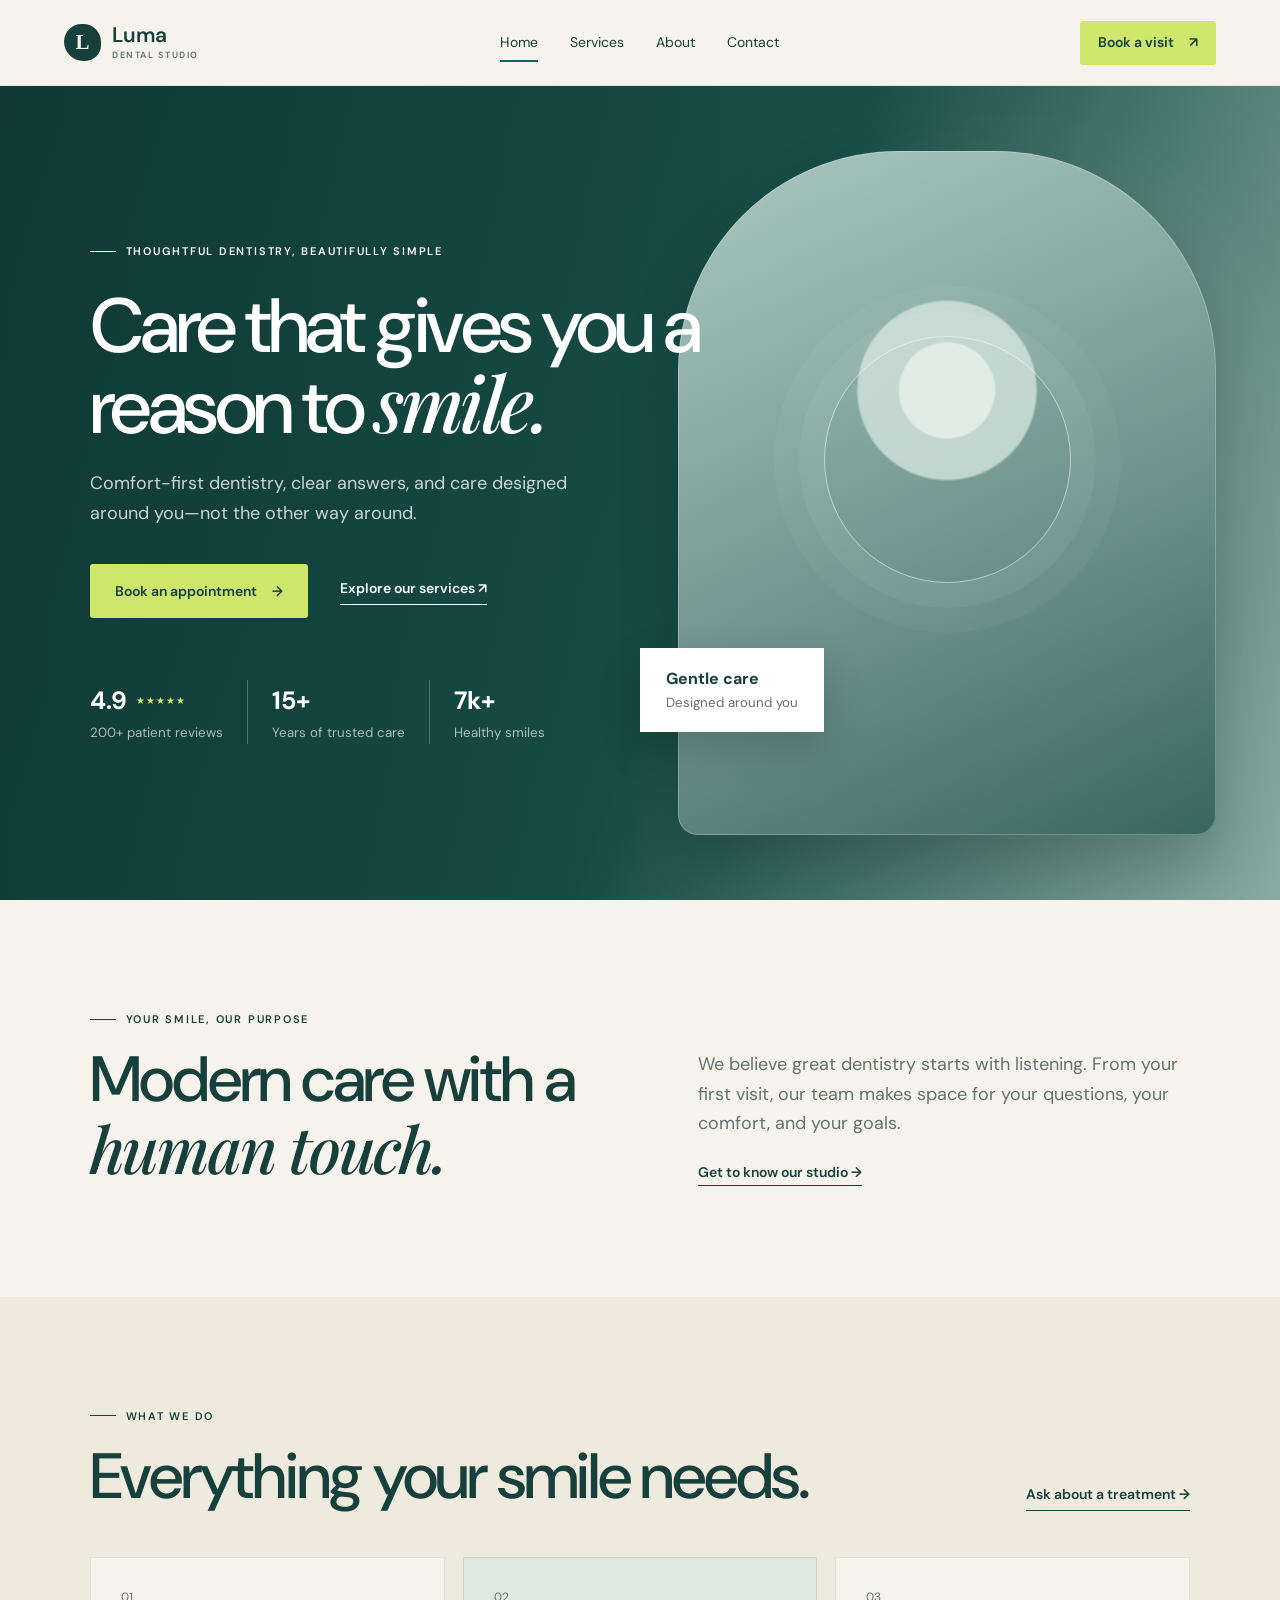
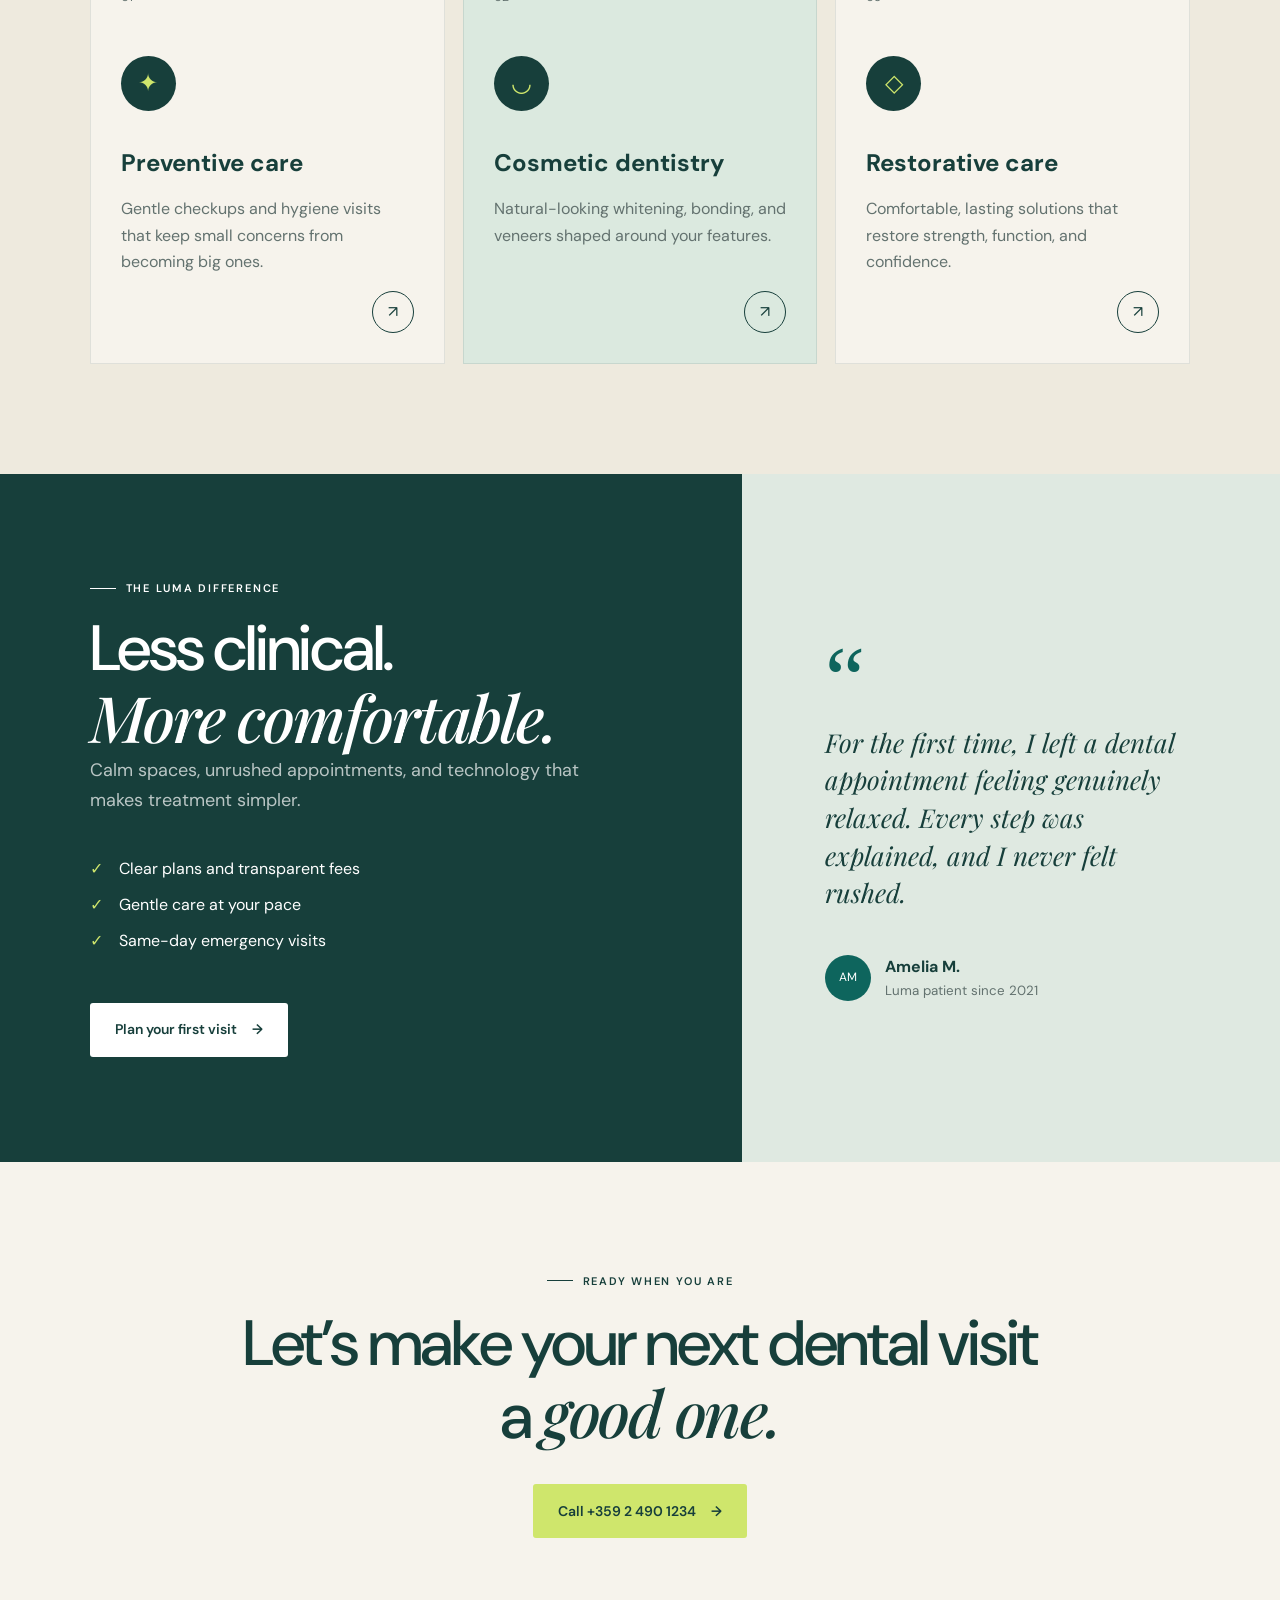
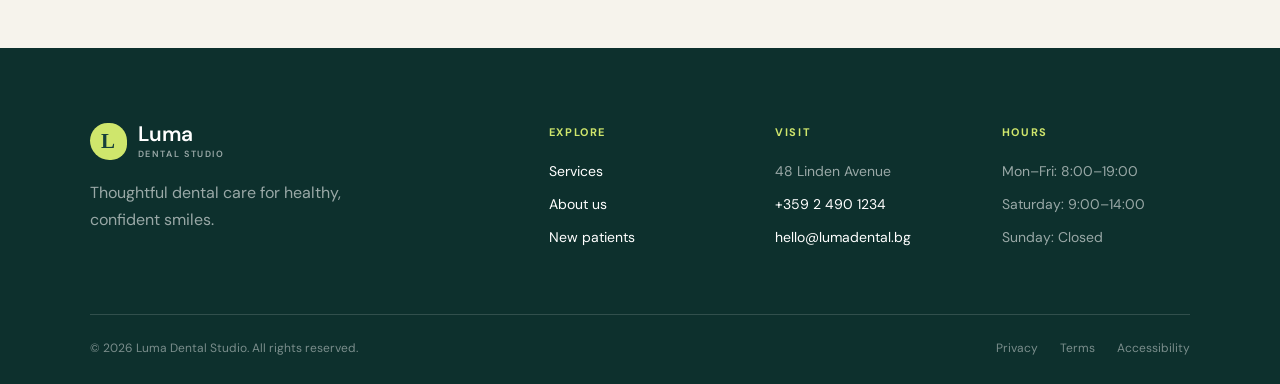
==== Git-and-GitHub-Exercises/Construction-Website/index.html @ 45d569a7 "Consturction website website for a dental practice" ====
<!DOCTYPE html>
<html lang="en">
<head>
    <meta charset="UTF-8">
    <meta name="viewport" content="width=device-width, initial-scale=1.0">
    <meta name="description" content="Luma Dental Studio offers gentle, modern dental care for the whole family.">
    <title>Luma Dental Studio | Care that feels different</title>
    <link rel="stylesheet" href="style.css">
</head>
<body>
    <header class="site-header">
        <a class="brand" href="index.html" aria-label="Luma Dental Studio home"><span class="brand-mark">L</span><span>Luma<small>Dental Studio</small></span></a>
        <nav aria-label="Main navigation">
            <a class="active" href="index.html" aria-current="page">Home</a>
            <a href="#services">Services</a>
            <a href="#about">About</a>
            <a href="#contact">Contact</a>
        </nav>
        <a class="button button-small" href="#contact">Book a visit <span aria-hidden="true">↗</span></a>
    </header>

    <main>
        <section class="hero">
            <div class="hero-visual" role="img" aria-label="A calm, modern dental studio"><span class="visual-ring"></span><span class="visual-card"><strong>Gentle care</strong><small>Designed around you</small></span></div>
            <div class="hero-overlay"></div>
            <div class="hero-content">
                <p class="eyebrow"><span></span> Thoughtful dentistry, beautifully simple</p>
                <h1>Care that gives you a reason to <em>smile.</em></h1>
                <p>Comfort-first dentistry, clear answers, and care designed around you—not the other way around.</p>
                <div class="hero-actions">
                    <a class="button" href="#contact">Book an appointment <span aria-hidden="true">→</span></a>
                    <a class="text-link" href="#services">Explore our services <span aria-hidden="true">↗</span></a>
                </div>
                <div class="trust-row">
                    <div><strong>4.9</strong><span class="stars" aria-label="4.9 out of 5 stars">★★★★★</span><small>200+ patient reviews</small></div>
                    <div><strong>15+</strong><small>Years of trusted care</small></div>
                    <div><strong>7k+</strong><small>Healthy smiles</small></div>
                </div>
            </div>
        </section>

        <section class="intro section" id="about">
            <div>
                <p class="eyebrow"><span></span> Your smile, our purpose</p>
                <h2>Modern care with a <em>human touch.</em></h2>
            </div>
            <div class="intro-copy">
                <p>We believe great dentistry starts with listening. From your first visit, our team makes space for your questions, your comfort, and your goals.</p>
                <a class="text-link dark" href="#contact">Get to know our studio <span aria-hidden="true">→</span></a>
            </div>
        </section>

        <section class="services-preview section" id="services">
            <div class="section-heading">
                <div><p class="eyebrow"><span></span> What we do</p><h2>Everything your smile needs.</h2></div>
                <a class="text-link dark" href="#contact">Ask about a treatment <span aria-hidden="true">→</span></a>
            </div>
            <div class="service-grid">
                <article class="service-card"><span class="service-number">01</span><div class="icon">✦</div><h3>Preventive care</h3><p>Gentle checkups and hygiene visits that keep small concerns from becoming big ones.</p><a href="#contact" aria-label="Ask about preventive care">↗</a></article>
                <article class="service-card featured"><span class="service-number">02</span><div class="icon">◡</div><h3>Cosmetic dentistry</h3><p>Natural-looking whitening, bonding, and veneers shaped around your features.</p><a href="#contact" aria-label="Ask about cosmetic dentistry">↗</a></article>
                <article class="service-card"><span class="service-number">03</span><div class="icon">◇</div><h3>Restorative care</h3><p>Comfortable, lasting solutions that restore strength, function, and confidence.</p><a href="#contact" aria-label="Ask about restorative care">↗</a></article>
            </div>
        </section>

        <section class="promise section">
            <div class="promise-card">
                <p class="eyebrow light"><span></span> The Luma difference</p>
                <h2>Less clinical.<br><em>More comfortable.</em></h2>
                <p>Calm spaces, unrushed appointments, and technology that makes treatment simpler.</p>
                <ul><li><span>✓</span> Clear plans and transparent fees</li><li><span>✓</span> Gentle care at your pace</li><li><span>✓</span> Same-day emergency visits</li></ul>
                <a class="button button-light" href="#contact">Plan your first visit <span>→</span></a>
            </div>
            <div class="quote-card"><span class="quote-mark">“</span><blockquote>For the first time, I left a dental appointment feeling genuinely relaxed. Every step was explained, and I never felt rushed.</blockquote><div class="patient"><span>AM</span><div><strong>Amelia M.</strong><small>Luma patient since 2021</small></div></div></div>
        </section>

        <section class="cta section" id="contact">
            <p class="eyebrow"><span></span> Ready when you are</p>
            <h2>Let’s make your next dental visit a <em>good one.</em></h2>
            <a class="button" href="tel:+35924901234">Call +359 2 490 1234 <span>→</span></a>
        </section>
    </main>

    <footer class="site-footer">
        <div class="footer-main"><a class="brand brand-light" href="index.html"><span class="brand-mark">L</span><span>Luma<small>Dental Studio</small></span></a><p>Thoughtful dental care for healthy, confident smiles.</p><div class="footer-links"><div><strong>Explore</strong><a href="#services">Services</a><a href="#about">About us</a><a href="#contact">New patients</a></div><div><strong>Visit</strong><span>48 Linden Avenue</span><a href="tel:+35924901234">+359 2 490 1234</a><a href="mailto:hello@lumadental.bg">hello@lumadental.bg</a></div><div><strong>Hours</strong><span>Mon–Fri: 8:00–19:00</span><span>Saturday: 9:00–14:00</span><span>Sunday: Closed</span></div></div></div>
        <div class="footer-bottom"><span>© 2026 Luma Dental Studio. All rights reserved.</span><span><a href="#">Privacy</a><a href="#">Terms</a><a href="#">Accessibility</a></span></div>
    </footer>
</body>
</html>
---- Git-and-GitHub-Exercises/Construction-Website/style.css ----
@import url('https://fonts.googleapis.com/css2?family=DM+Sans:wght@400;500;600&family=Playfair+Display:ital,wght@1,500&display=swap');

:root { --ink:#173f3b; --teal:#0e655d; --mint:#dbe9df; --cream:#f6f3ec; --lime:#cfe66c; --white:#fff; --muted:#63726f; }
* { box-sizing:border-box; }
html { scroll-behavior:smooth; }
body { margin:0; color:var(--ink); background:var(--cream); font:16px/1.65 'DM Sans',sans-serif; }
a { color:inherit; text-decoration:none; }
.site-header { height:86px; display:flex; align-items:center; justify-content:space-between; gap:32px; padding:0 5vw; background:rgba(246,243,236,.94); position:sticky; top:0; z-index:20; backdrop-filter:blur(12px); border-bottom:1px solid rgba(23,63,59,.08); }
.brand { display:flex; align-items:center; gap:11px; font-size:21px; font-weight:600; line-height:1; }
.brand small { display:block; margin-top:5px; color:var(--muted); font-size:9px; letter-spacing:.18em; text-transform:uppercase; }
.brand-mark { width:37px; height:37px; display:grid; place-items:center; border-radius:50% 50% 45% 55%; background:var(--ink); color:var(--cream); font-family:Georgia,serif; }
nav { display:flex; gap:32px; font-size:14px; }
nav a { position:relative; }
nav a::after { content:""; position:absolute; left:0; right:100%; bottom:-8px; height:2px; background:var(--teal); transition:.25s; }
nav a:hover::after, nav a.active::after { right:0; }
.button { display:inline-flex; align-items:center; justify-content:center; gap:15px; min-height:54px; padding:0 25px; border-radius:3px; background:var(--lime); color:var(--ink); font-size:14px; font-weight:600; transition:transform .2s, box-shadow .2s; }
.button:hover { transform:translateY(-2px); box-shadow:0 10px 28px rgba(23,63,59,.16); }
.button-small { min-height:44px; padding:0 18px; }
.hero { min-height:calc(100vh - 86px); position:relative; overflow:hidden; display:flex; align-items:center; padding:8vw 7vw; background:linear-gradient(110deg,#123f3a 0%,#174e47 55%,#89aba1 100%); color:white; }
.hero::before { content:""; position:absolute; inset:0; background:radial-gradient(circle at 79% 40%,rgba(255,255,255,.16),transparent 27%), linear-gradient(90deg,rgba(9,39,36,.25),transparent 60%); }
.hero-visual { position:absolute; right:5%; top:8%; width:42%; height:84%; border-radius:220px 220px 20px 20px; background:linear-gradient(145deg,rgba(255,255,255,.28),rgba(255,255,255,.04)), radial-gradient(circle at 50% 35%,#dbe8e1 0 9%,#b5cec5 9.5% 17%,transparent 17.5%), linear-gradient(160deg,#8ab2a7,#315f59); box-shadow:inset 0 0 0 1px rgba(255,255,255,.25),0 30px 60px rgba(0,0,0,.2); }
.visual-ring { position:absolute; width:46%; aspect-ratio:1; border:1px solid rgba(255,255,255,.55); border-radius:50%; left:27%; top:27%; box-shadow:0 0 0 25px rgba(255,255,255,.05),0 0 0 50px rgba(255,255,255,.03); }
.visual-card { position:absolute; left:-38px; bottom:15%; display:flex; flex-direction:column; padding:18px 26px; color:var(--ink); background:var(--white); box-shadow:0 16px 40px rgba(0,0,0,.18); }
.visual-card small { color:var(--muted); }
.hero-overlay { display:none; }
.hero-content { position:relative; z-index:2; width:min(680px,58%); }
.eyebrow { display:flex; align-items:center; gap:10px; font-size:11px; font-weight:600; letter-spacing:.16em; text-transform:uppercase; }
.eyebrow span { display:block; width:26px; height:1px; background:currentColor; }
h1,h2,h3,p { margin-top:0; }
h1 { margin:28px 0 24px; max-width:700px; font-size:clamp(48px,6vw,86px); line-height:.98; letter-spacing:-.045em; font-weight:500; }
em { font-family:'Playfair Display',Georgia,serif; font-weight:500; }
.hero-content>p:not(.eyebrow) { max-width:540px; color:rgba(255,255,255,.78); font-size:18px; }
.hero-actions { display:flex; align-items:center; gap:32px; margin:36px 0 62px; }
.text-link { padding-bottom:4px; border-bottom:1px solid currentColor; font-size:14px; font-weight:600; }
.trust-row { display:flex; gap:0; }
.trust-row>div { min-width:150px; padding:0 24px; border-left:1px solid rgba(255,255,255,.25); display:grid; grid-template-columns:auto 1fr; align-items:center; gap:0 9px; }
.trust-row>div:first-child { padding-left:0; border:0; }
.trust-row strong { font-size:25px; }
.trust-row small { grid-column:1/-1; color:rgba(255,255,255,.65); }
.stars { color:var(--lime); font-size:10px; letter-spacing:1px; }
.section { padding:110px 7vw; }
.intro { display:grid; grid-template-columns:1fr 1fr; gap:9vw; align-items:end; }
h2 { margin:18px 0 0; font-size:clamp(38px,5vw,64px); line-height:1.06; letter-spacing:-.035em; font-weight:500; }
.intro-copy { color:var(--muted); max-width:510px; font-size:18px; }
.dark { color:var(--ink); }
.section-heading { display:flex; justify-content:space-between; align-items:end; margin-bottom:46px; }
.services-preview { background:#eeeade; }
.service-grid { display:grid; grid-template-columns:repeat(3,1fr); gap:18px; }
.service-card { min-height:390px; padding:30px; display:flex; flex-direction:column; background:var(--cream); border:1px solid rgba(23,63,59,.1); transition:.25s; }
.service-card:hover { transform:translateY(-6px); box-shadow:0 20px 50px rgba(23,63,59,.1); }
.service-card.featured { background:var(--mint); }
.service-number { color:var(--muted); font-size:12px; }
.icon { margin:48px 0 32px; width:55px; height:55px; display:grid; place-items:center; border-radius:50%; background:var(--ink); color:var(--lime); font-size:24px; }
.service-card h3 { margin-bottom:14px; font-size:24px; }
.service-card p { color:var(--muted); }
.service-card>a { margin:auto 0 0 auto; width:42px; height:42px; display:grid; place-items:center; border:1px solid var(--ink); border-radius:50%; }
.promise { display:grid; grid-template-columns:1.15fr .85fr; padding-top:0; padding-bottom:0; background:linear-gradient(90deg,var(--ink) 0 58%,#dfe9e1 58%); }
.promise-card { padding:105px 8vw 105px 0; color:white; }
.promise-card>p:not(.eyebrow) { max-width:550px; color:rgba(255,255,255,.7); font-size:18px; }
.promise-card ul { list-style:none; padding:12px 0 22px; }
.promise-card li { margin:10px 0; }
.promise-card li span { color:var(--lime); margin-right:12px; }
.button-light { background:var(--white); }
.quote-card { margin:10vw 0 10vw 8vw; align-self:center; }
.quote-mark { color:var(--teal); font:90px/1 Georgia,serif; }
blockquote { margin:0 0 42px; font:italic 26px/1.45 'Playfair Display',Georgia,serif; }
.patient { display:flex; gap:14px; align-items:center; }
.patient>span { width:46px; height:46px; display:grid; place-items:center; border-radius:50%; background:var(--teal); color:white; font-size:12px; }
.patient small { display:block; color:var(--muted); }
.cta { text-align:center; }
.cta .eyebrow { justify-content:center; }
.cta h2 { max-width:800px; margin:20px auto 34px; }
.site-footer { padding:75px 7vw 25px; background:#0d302d; color:white; }
.brand-light .brand-mark { background:var(--lime); color:var(--ink); }
.brand-light small,.footer-main>p,.footer-links span { color:rgba(255,255,255,.58); }
.footer-main { display:grid; grid-template-columns:1fr 1.8fr; gap:20px 8vw; }
.footer-main>p { grid-column:1; max-width:270px; }
.footer-links { grid-column:2; grid-row:1/3; display:grid; grid-template-columns:repeat(3,1fr); gap:38px; }
.footer-links div { display:flex; flex-direction:column; gap:10px; font-size:14px; }
.footer-links strong { margin-bottom:8px; color:var(--lime); font-size:11px; letter-spacing:.15em; text-transform:uppercase; }
.footer-bottom { margin-top:65px; padding-top:24px; display:flex; justify-content:space-between; border-top:1px solid rgba(255,255,255,.15); color:rgba(255,255,255,.45); font-size:12px; }
.footer-bottom a { margin-left:22px; }
@media (max-width:850px) { nav{display:none}.hero{padding:90px 7vw}.hero-content{width:100%}.hero-visual{opacity:.28;width:75%;right:-20%}.trust-row{flex-wrap:wrap;gap:20px}.intro,.promise{grid-template-columns:1fr}.service-grid{grid-template-columns:1fr}.promise{background:var(--ink)}.promise-card{padding-right:0}.quote-card{margin:70px 0;color:white}.quote-card small{color:rgba(255,255,255,.55)}.footer-main{grid-template-columns:1fr}.footer-links{grid-column:1;grid-row:auto}.section{padding:75px 7vw} }
@media (max-width:560px) { .site-header{height:72px}.site-header>.button{display:none}.hero{min-height:auto}.hero-actions{align-items:flex-start;flex-direction:column;gap:20px;margin-bottom:46px}.trust-row>div{min-width:50%;padding:0 15px}.trust-row>div:nth-child(3){border:0;padding-left:0}.section-heading{align-items:flex-start;flex-direction:column;gap:22px}.footer-links{grid-template-columns:1fr 1fr}.footer-links>div:last-child{grid-column:1/-1}.footer-bottom{align-items:flex-start;flex-direction:column;gap:15px}.footer-bottom a{margin:0 20px 0 0} }
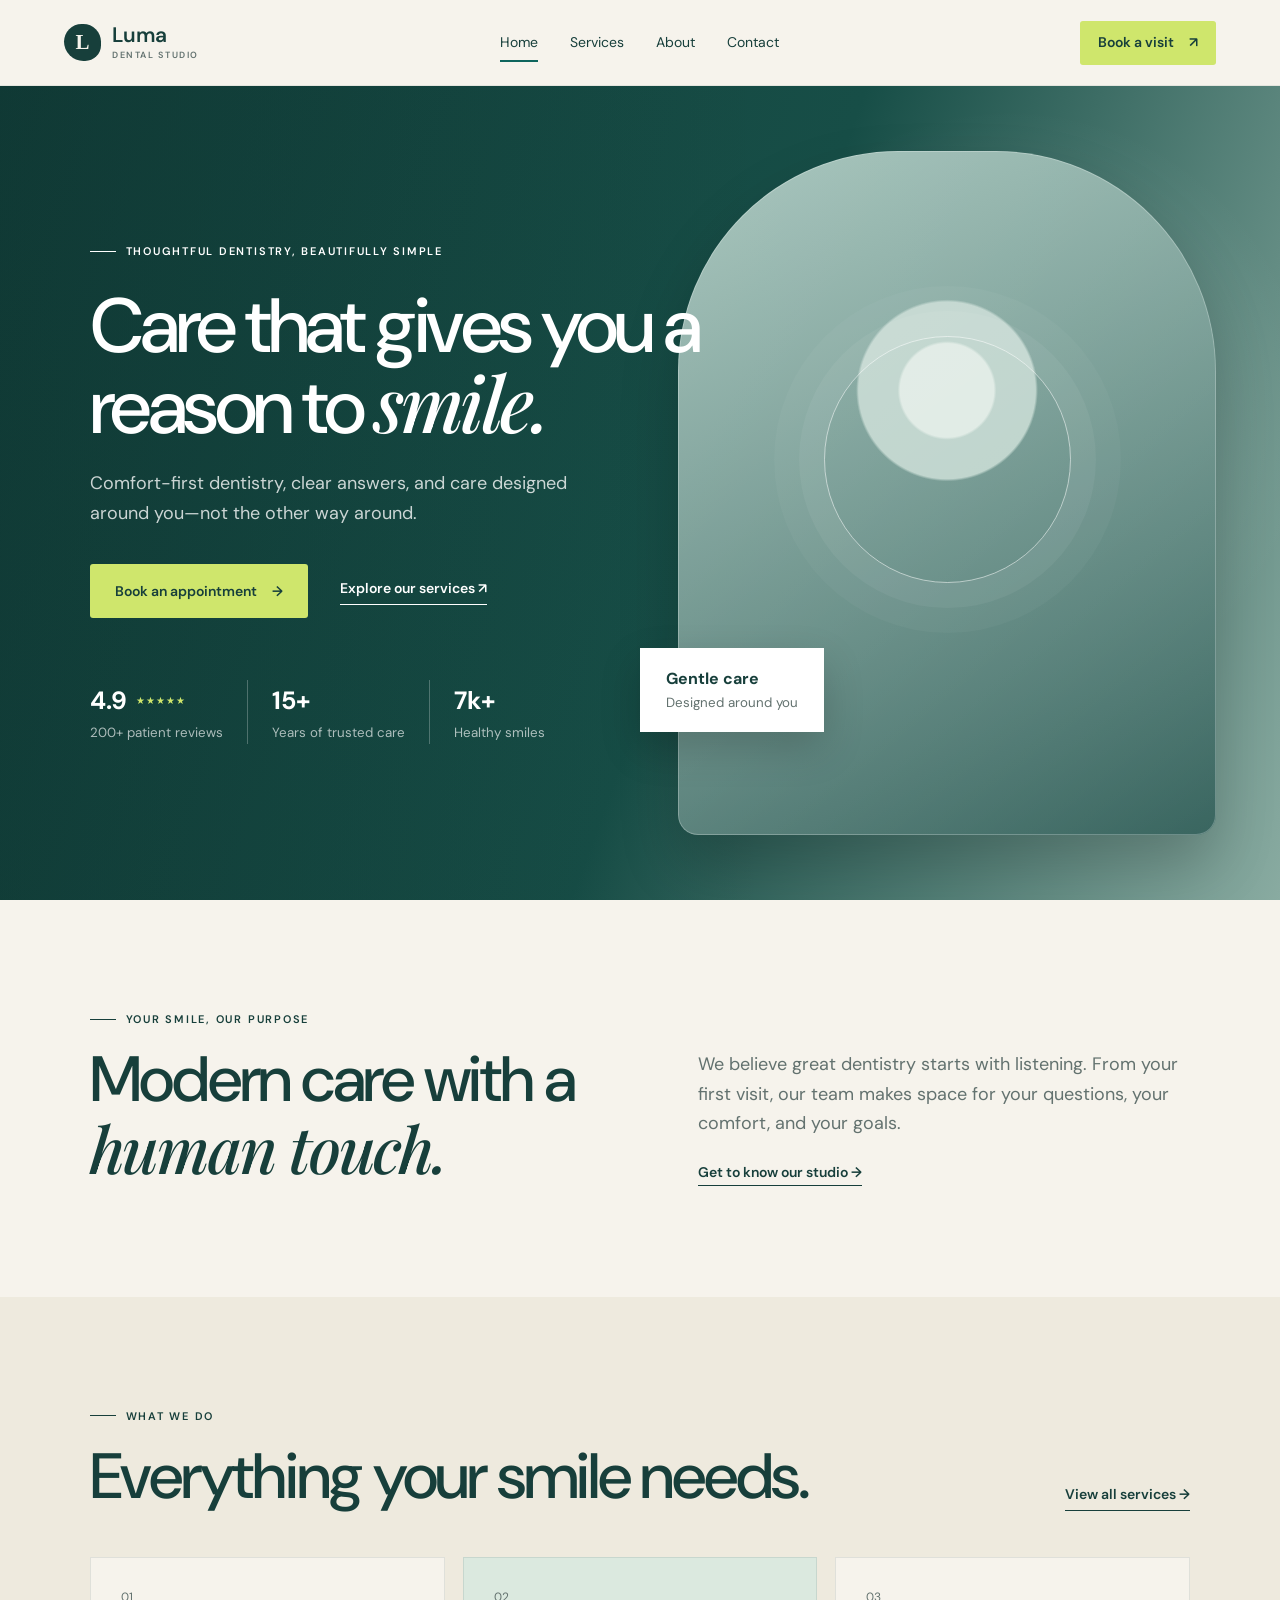
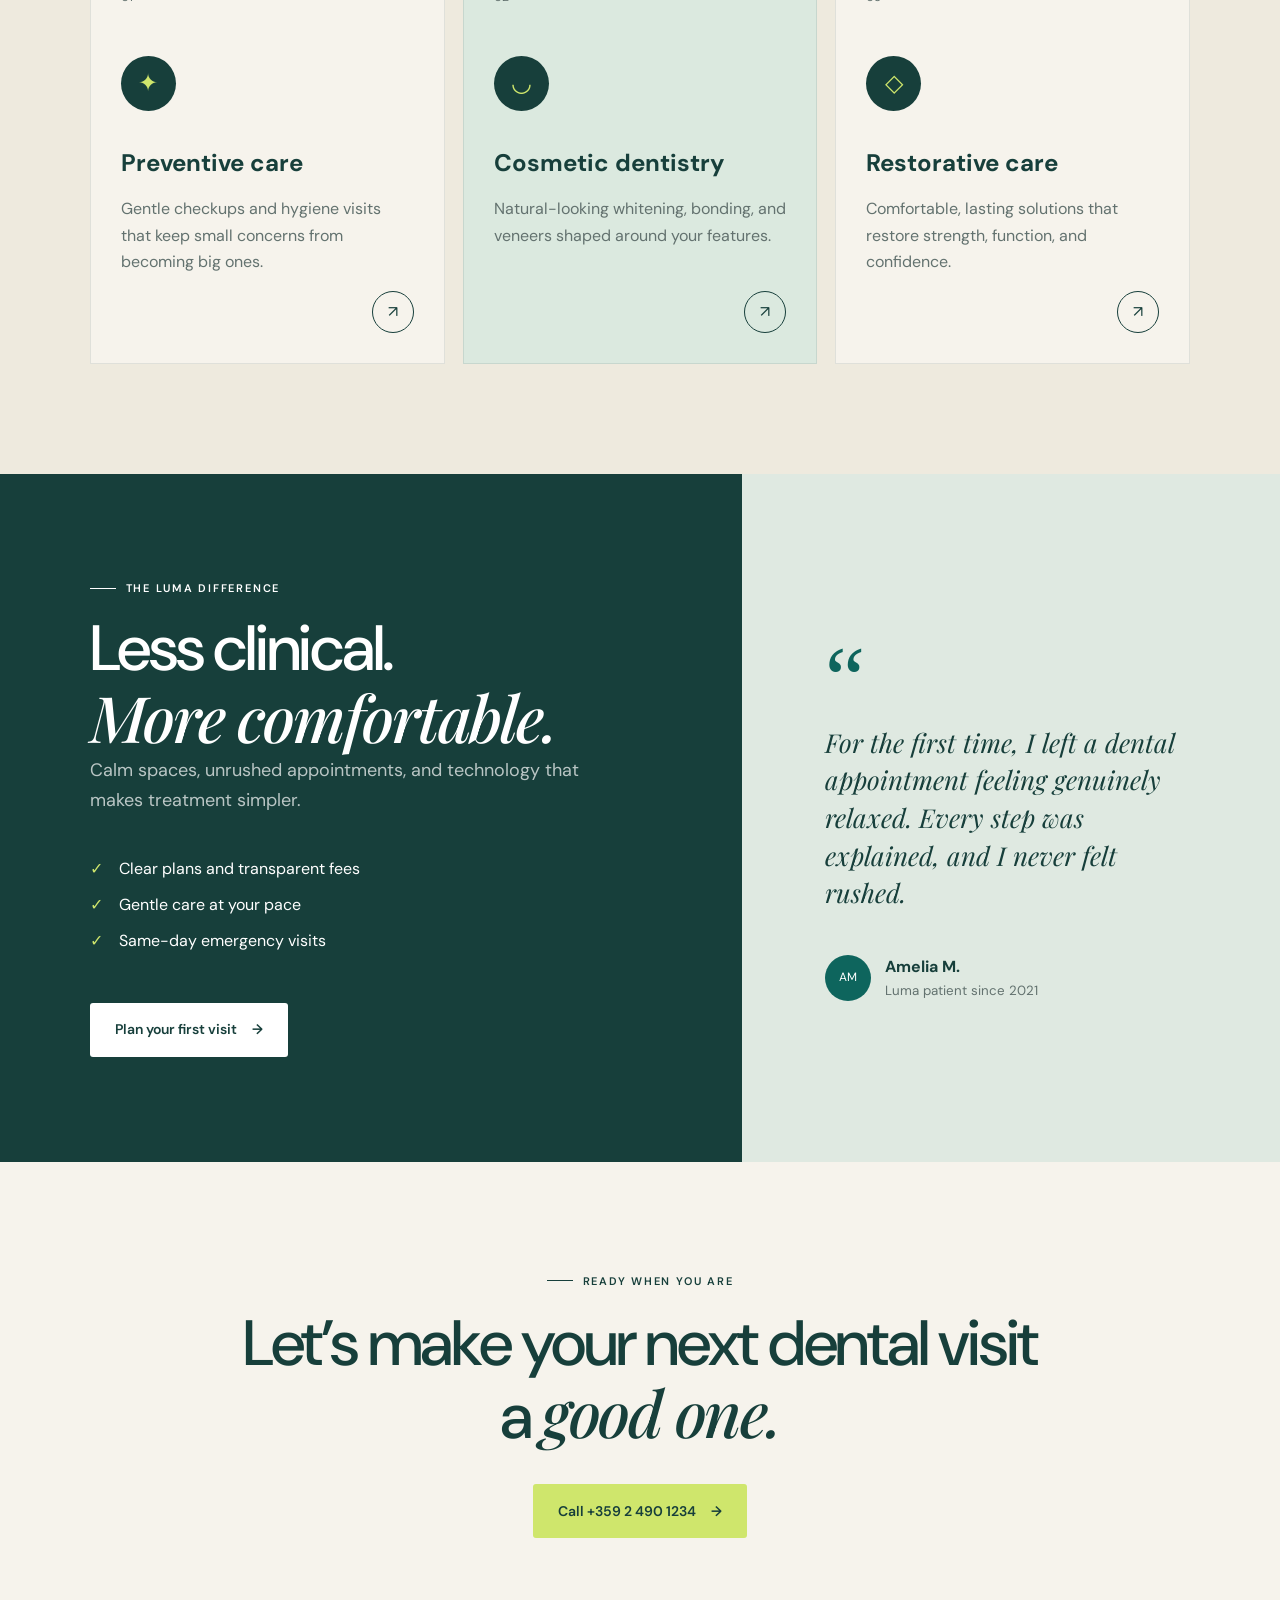
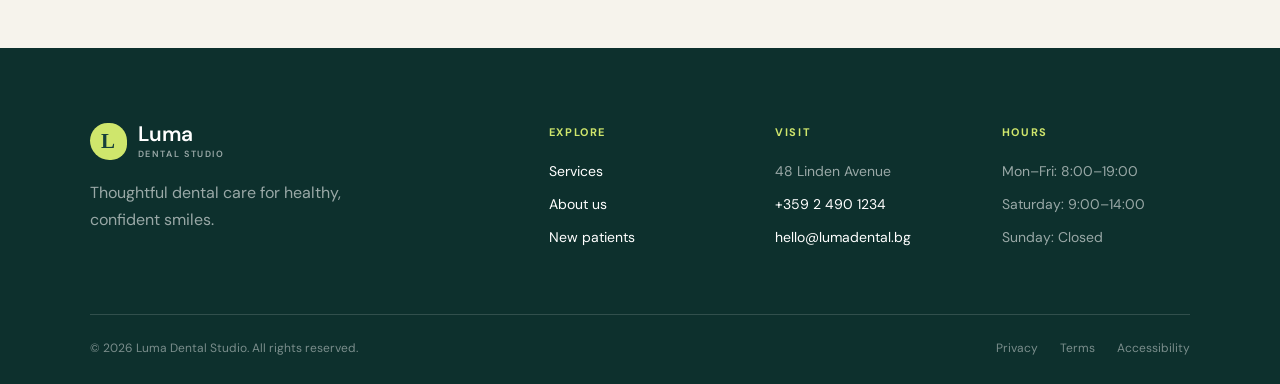
==== commit d353934e: "Create services.html Create services.html" ====
--- a/Git-and-GitHub-Exercises/Construction-Website/index.html
+++ b/Git-and-GitHub-Exercises/Construction-Website/index.html
@@ -12,7 +12,7 @@
         <a class="brand" href="index.html" aria-label="Luma Dental Studio home"><span class="brand-mark">L</span><span>Luma<small>Dental Studio</small></span></a>
         <nav aria-label="Main navigation">
             <a class="active" href="index.html" aria-current="page">Home</a>
-            <a href="#services">Services</a>
+            <a href="services.html">Services</a>
             <a href="#about">About</a>
             <a href="#contact">Contact</a>
         </nav>
@@ -29,7 +29,7 @@
                 <p>Comfort-first dentistry, clear answers, and care designed around you—not the other way around.</p>
                 <div class="hero-actions">
                     <a class="button" href="#contact">Book an appointment <span aria-hidden="true">→</span></a>
-                    <a class="text-link" href="#services">Explore our services <span aria-hidden="true">↗</span></a>
+                    <a class="text-link" href="services.html">Explore our services <span aria-hidden="true">↗</span></a>
                 </div>
                 <div class="trust-row">
                     <div><strong>4.9</strong><span class="stars" aria-label="4.9 out of 5 stars">★★★★★</span><small>200+ patient reviews</small></div>
@@ -53,12 +53,12 @@
         <section class="services-preview section" id="services">
             <div class="section-heading">
                 <div><p class="eyebrow"><span></span> What we do</p><h2>Everything your smile needs.</h2></div>
-                <a class="text-link dark" href="#contact">Ask about a treatment <span aria-hidden="true">→</span></a>
+                <a class="text-link dark" href="services.html">View all services <span aria-hidden="true">→</span></a>
             </div>
             <div class="service-grid">
-                <article class="service-card"><span class="service-number">01</span><div class="icon">✦</div><h3>Preventive care</h3><p>Gentle checkups and hygiene visits that keep small concerns from becoming big ones.</p><a href="#contact" aria-label="Ask about preventive care">↗</a></article>
-                <article class="service-card featured"><span class="service-number">02</span><div class="icon">◡</div><h3>Cosmetic dentistry</h3><p>Natural-looking whitening, bonding, and veneers shaped around your features.</p><a href="#contact" aria-label="Ask about cosmetic dentistry">↗</a></article>
-                <article class="service-card"><span class="service-number">03</span><div class="icon">◇</div><h3>Restorative care</h3><p>Comfortable, lasting solutions that restore strength, function, and confidence.</p><a href="#contact" aria-label="Ask about restorative care">↗</a></article>
+                <article class="service-card"><span class="service-number">01</span><div class="icon">✦</div><h3>Preventive care</h3><p>Gentle checkups and hygiene visits that keep small concerns from becoming big ones.</p><a href="services.html#preventive" aria-label="Learn about preventive care">↗</a></article>
+                <article class="service-card featured"><span class="service-number">02</span><div class="icon">◡</div><h3>Cosmetic dentistry</h3><p>Natural-looking whitening, bonding, and veneers shaped around your features.</p><a href="services.html#cosmetic" aria-label="Learn about cosmetic dentistry">↗</a></article>
+                <article class="service-card"><span class="service-number">03</span><div class="icon">◇</div><h3>Restorative care</h3><p>Comfortable, lasting solutions that restore strength, function, and confidence.</p><a href="services.html#restorative" aria-label="Learn about restorative care">↗</a></article>
             </div>
         </section>
 
@@ -81,7 +81,7 @@
     </main>
 
     <footer class="site-footer">
-        <div class="footer-main"><a class="brand brand-light" href="index.html"><span class="brand-mark">L</span><span>Luma<small>Dental Studio</small></span></a><p>Thoughtful dental care for healthy, confident smiles.</p><div class="footer-links"><div><strong>Explore</strong><a href="#services">Services</a><a href="#about">About us</a><a href="#contact">New patients</a></div><div><strong>Visit</strong><span>48 Linden Avenue</span><a href="tel:+35924901234">+359 2 490 1234</a><a href="mailto:hello@lumadental.bg">hello@lumadental.bg</a></div><div><strong>Hours</strong><span>Mon–Fri: 8:00–19:00</span><span>Saturday: 9:00–14:00</span><span>Sunday: Closed</span></div></div></div>
+        <div class="footer-main"><a class="brand brand-light" href="index.html"><span class="brand-mark">L</span><span>Luma<small>Dental Studio</small></span></a><p>Thoughtful dental care for healthy, confident smiles.</p><div class="footer-links"><div><strong>Explore</strong><a href="services.html">Services</a><a href="#about">About us</a><a href="#contact">New patients</a></div><div><strong>Visit</strong><span>48 Linden Avenue</span><a href="tel:+35924901234">+359 2 490 1234</a><a href="mailto:hello@lumadental.bg">hello@lumadental.bg</a></div><div><strong>Hours</strong><span>Mon–Fri: 8:00–19:00</span><span>Saturday: 9:00–14:00</span><span>Sunday: Closed</span></div></div></div>
         <div class="footer-bottom"><span>© 2026 Luma Dental Studio. All rights reserved.</span><span><a href="#">Privacy</a><a href="#">Terms</a><a href="#">Accessibility</a></span></div>
     </footer>
 </body>
--- a/Git-and-GitHub-Exercises/Construction-Website/style.css
+++ b/Git-and-GitHub-Exercises/Construction-Website/style.css
@@ -5,6 +5,7 @@
 html { scroll-behavior:smooth; }
 body { margin:0; color:var(--ink); background:var(--cream); font:16px/1.65 'DM Sans',sans-serif; }
 a { color:inherit; text-decoration:none; }
+a:focus-visible { outline:3px solid var(--lime); outline-offset:4px; }
 .site-header { height:86px; display:flex; align-items:center; justify-content:space-between; gap:32px; padding:0 5vw; background:rgba(246,243,236,.94); position:sticky; top:0; z-index:20; backdrop-filter:blur(12px); border-bottom:1px solid rgba(23,63,59,.08); }
 .brand { display:flex; align-items:center; gap:11px; font-size:21px; font-weight:600; line-height:1; }
 .brand small { display:block; margin-top:5px; color:var(--muted); font-size:9px; letter-spacing:.18em; text-transform:uppercase; }
@@ -54,6 +55,41 @@
 .service-card h3 { margin-bottom:14px; font-size:24px; }
 .service-card p { color:var(--muted); }
 .service-card>a { margin:auto 0 0 auto; width:42px; height:42px; display:grid; place-items:center; border:1px solid var(--ink); border-radius:50%; }
+.services-hero { min-height:620px; padding:105px 7vw 90px; display:grid; grid-template-columns:1.4fr .6fr; align-items:end; gap:10vw; position:relative; overflow:hidden; color:white; background:linear-gradient(120deg,#123f3a 0%,#174e47 65%,#6f9a90 100%); }
+.services-hero::before { content:""; position:absolute; width:520px; aspect-ratio:1; right:3vw; top:-185px; border:1px solid rgba(255,255,255,.2); border-radius:50%; box-shadow:0 0 0 55px rgba(255,255,255,.035),0 0 0 110px rgba(255,255,255,.025); }
+.services-hero-copy,.care-note { position:relative; z-index:1; }
+.services-hero h1 { max-width:820px; margin-bottom:28px; }
+.services-hero-copy>p:last-child { max-width:620px; color:rgba(255,255,255,.74); font-size:18px; }
+.care-note { min-height:315px; padding:28px; display:flex; flex-direction:column; background:var(--lime); color:var(--ink); }
+.care-note-number { font-size:11px; letter-spacing:.14em; }
+.care-note-mark { margin:28px 0 18px; width:58px; height:58px; display:grid; place-items:center; border-radius:50%; background:var(--ink); color:var(--lime); font-size:22px; }
+.care-note p { max-width:290px; font-size:19px; line-height:1.45; }
+.care-note .text-link { margin:auto auto 0 0; }
+.service-directory { background:#eeeade; }
+.service-directory-intro { margin-bottom:62px; display:grid; grid-template-columns:1.2fr .8fr; gap:8vw; align-items:end; }
+.service-directory-intro>p { max-width:520px; margin-bottom:8px; color:var(--muted); font-size:18px; }
+.service-list { display:grid; grid-template-columns:repeat(2,1fr); border-top:1px solid rgba(23,63,59,.18); }
+.service-detail { min-height:430px; padding:48px 4vw 44px 0; border-bottom:1px solid rgba(23,63,59,.18); scroll-margin-top:100px; }
+.service-detail:nth-child(odd) { padding-right:5vw; border-right:1px solid rgba(23,63,59,.18); }
+.service-detail:nth-child(even) { padding-left:5vw; }
+.service-detail-heading { display:grid; grid-template-columns:42px 58px 1fr; align-items:center; gap:18px; margin-bottom:34px; }
+.service-detail-heading h3 { margin:0; font-size:clamp(25px,2.2vw,34px); line-height:1.15; }
+.detail-icon { width:58px; height:58px; display:grid; place-items:center; border-radius:50%; background:var(--ink); color:var(--lime); font-size:22px; }
+.service-detail>p { max-width:540px; color:var(--muted); font-size:17px; }
+.service-detail ul { margin:28px 0 0; padding:0; display:grid; grid-template-columns:repeat(2,minmax(0,1fr)); gap:11px 24px; list-style:none; }
+.service-detail li { position:relative; padding-left:18px; font-size:14px; }
+.service-detail li::before { content:""; position:absolute; left:0; top:.7em; width:6px; height:6px; border-radius:50%; background:var(--teal); }
+.featured-detail { position:relative; }
+.featured-detail::after { content:"Most requested"; position:absolute; right:0; top:0; padding:7px 12px; background:var(--mint); color:var(--teal); font-size:10px; font-weight:600; letter-spacing:.12em; text-transform:uppercase; }
+.visit-process { display:grid; grid-template-columns:.85fr 1.15fr; gap:10vw; background:var(--ink); color:white; }
+.process-heading { align-self:start; }
+.process-steps { margin:0; padding:0; list-style:none; counter-reset:steps; }
+.process-steps li { padding:30px 0; display:grid; grid-template-columns:54px 1fr; gap:20px; border-top:1px solid rgba(255,255,255,.18); }
+.process-steps li:first-child { padding-top:0; border-top:0; }
+.process-steps li>span { color:var(--lime); font-size:12px; letter-spacing:.12em; }
+.process-steps h3 { margin-bottom:7px; font-size:22px; }
+.process-steps p { margin:0; max-width:560px; color:rgba(255,255,255,.62); }
+.cta-actions { display:flex; align-items:center; justify-content:center; gap:30px; }
 .promise { display:grid; grid-template-columns:1.15fr .85fr; padding-top:0; padding-bottom:0; background:linear-gradient(90deg,var(--ink) 0 58%,#dfe9e1 58%); }
 .promise-card { padding:105px 8vw 105px 0; color:white; }
 .promise-card>p:not(.eyebrow) { max-width:550px; color:rgba(255,255,255,.7); font-size:18px; }
@@ -80,5 +116,6 @@
 .footer-links strong { margin-bottom:8px; color:var(--lime); font-size:11px; letter-spacing:.15em; text-transform:uppercase; }
 .footer-bottom { margin-top:65px; padding-top:24px; display:flex; justify-content:space-between; border-top:1px solid rgba(255,255,255,.15); color:rgba(255,255,255,.45); font-size:12px; }
 .footer-bottom a { margin-left:22px; }
-@media (max-width:850px) { nav{display:none}.hero{padding:90px 7vw}.hero-content{width:100%}.hero-visual{opacity:.28;width:75%;right:-20%}.trust-row{flex-wrap:wrap;gap:20px}.intro,.promise{grid-template-columns:1fr}.service-grid{grid-template-columns:1fr}.promise{background:var(--ink)}.promise-card{padding-right:0}.quote-card{margin:70px 0;color:white}.quote-card small{color:rgba(255,255,255,.55)}.footer-main{grid-template-columns:1fr}.footer-links{grid-column:1;grid-row:auto}.section{padding:75px 7vw} }
-@media (max-width:560px) { .site-header{height:72px}.site-header>.button{display:none}.hero{min-height:auto}.hero-actions{align-items:flex-start;flex-direction:column;gap:20px;margin-bottom:46px}.trust-row>div{min-width:50%;padding:0 15px}.trust-row>div:nth-child(3){border:0;padding-left:0}.section-heading{align-items:flex-start;flex-direction:column;gap:22px}.footer-links{grid-template-columns:1fr 1fr}.footer-links>div:last-child{grid-column:1/-1}.footer-bottom{align-items:flex-start;flex-direction:column;gap:15px}.footer-bottom a{margin:0 20px 0 0} }
+@media (max-width:850px) { nav{display:none}.hero{padding:90px 7vw}.hero-content{width:100%}.hero-visual{opacity:.28;width:75%;right:-20%}.trust-row{flex-wrap:wrap;gap:20px}.intro,.promise{grid-template-columns:1fr}.service-grid{grid-template-columns:1fr}.promise{background:var(--ink)}.promise-card{padding-right:0}.quote-card{margin:70px 0;color:white}.quote-card small{color:rgba(255,255,255,.55)}.services-hero{grid-template-columns:1fr;gap:55px;padding-top:90px}.care-note{min-height:260px;max-width:500px}.service-directory-intro,.visit-process{grid-template-columns:1fr}.service-directory-intro{gap:30px}.visit-process{gap:60px}.footer-main{grid-template-columns:1fr}.footer-links{grid-column:1;grid-row:auto}.section{padding:75px 7vw} }
+@media (max-width:650px) { .service-list{grid-template-columns:1fr}.service-detail,.service-detail:nth-child(odd),.service-detail:nth-child(even){min-height:0;padding:42px 0;border-right:0}.service-detail ul{grid-template-columns:1fr 1fr}.featured-detail::after{display:none}.service-detail-heading{grid-template-columns:30px 50px 1fr;gap:12px}.detail-icon{width:50px;height:50px}.cta-actions{align-items:center;flex-direction:column;gap:22px} }
+@media (max-width:560px) { .site-header{height:72px}.site-header>.button{display:none}.hero{min-height:auto}.hero-actions{align-items:flex-start;flex-direction:column;gap:20px;margin-bottom:46px}.trust-row>div{min-width:50%;padding:0 15px}.trust-row>div:nth-child(3){border:0;padding-left:0}.section-heading{align-items:flex-start;flex-direction:column;gap:22px}.services-hero{min-height:auto;padding:76px 7vw 65px}.services-hero h1{font-size:46px}.care-note{min-height:245px}.service-detail ul{grid-template-columns:1fr}.footer-links{grid-template-columns:1fr 1fr}.footer-links>div:last-child{grid-column:1/-1}.footer-bottom{align-items:flex-start;flex-direction:column;gap:15px}.footer-bottom a{margin:0 20px 0 0} }
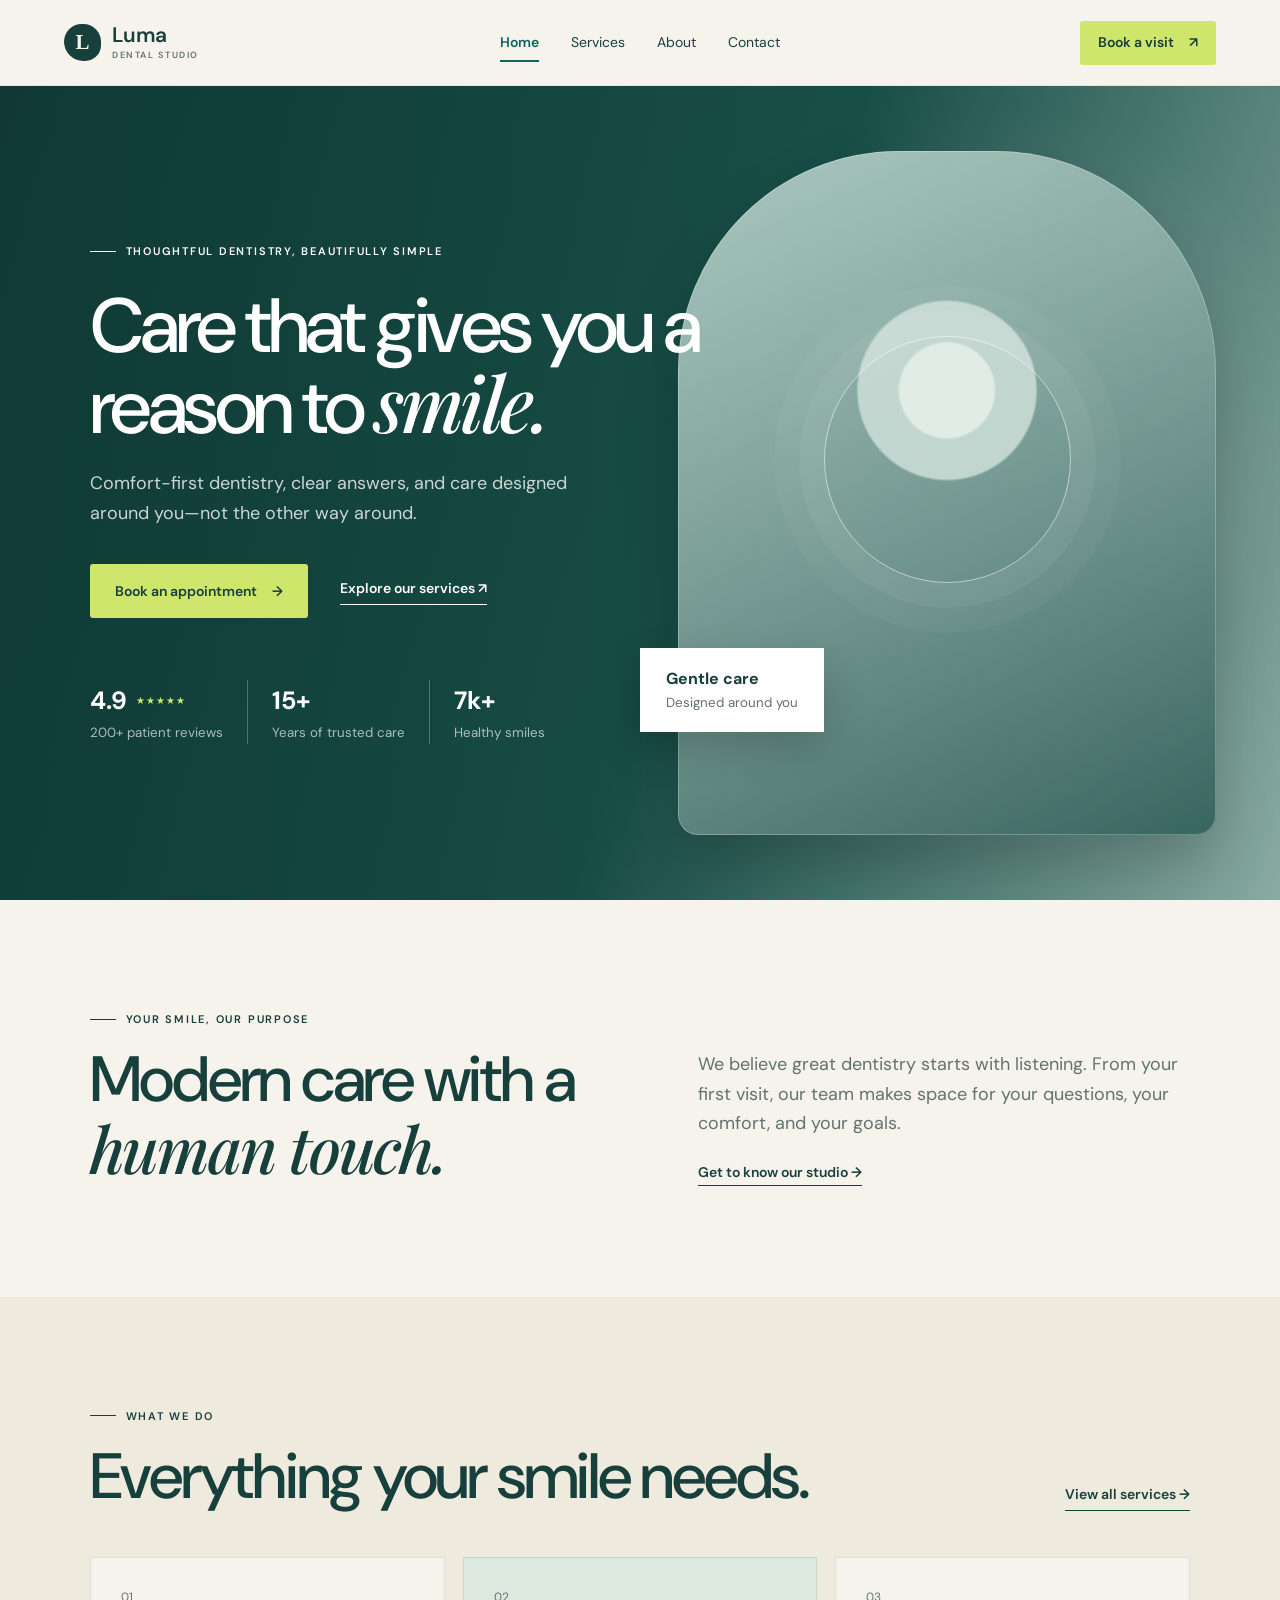
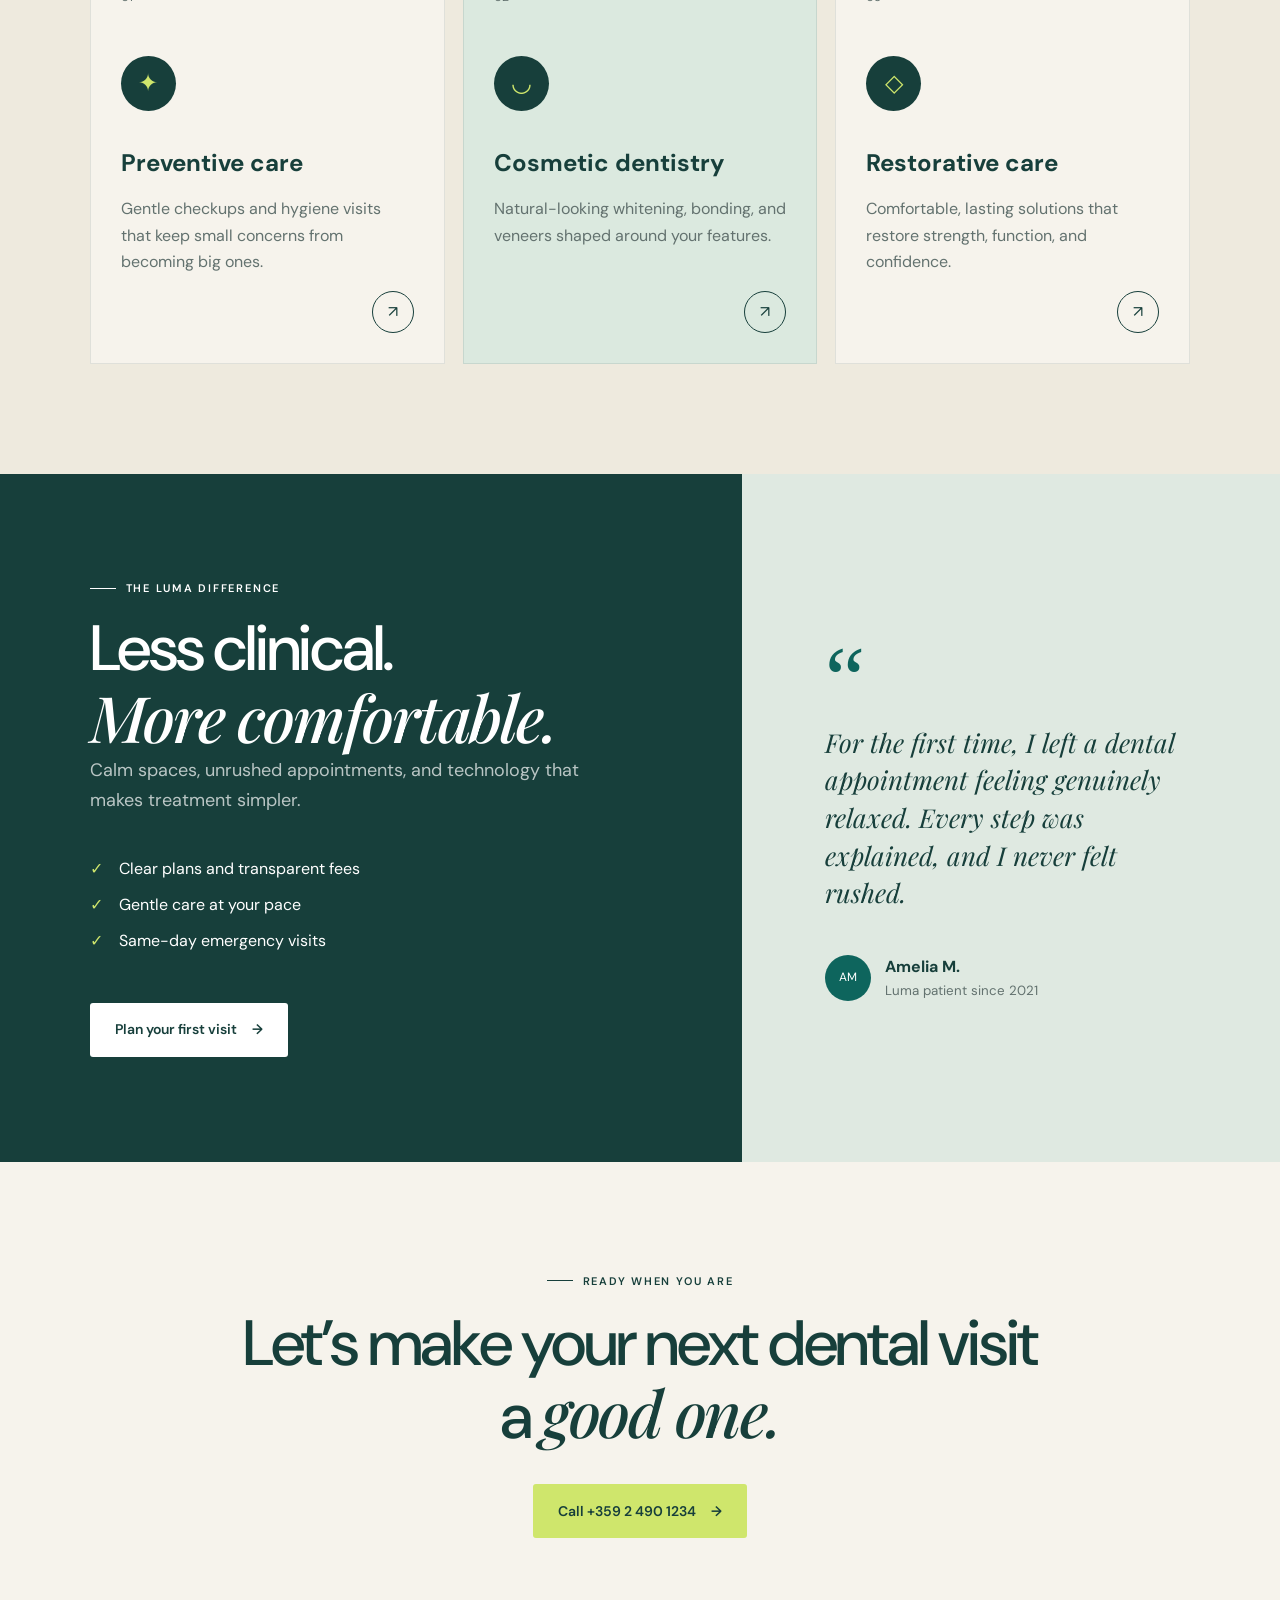
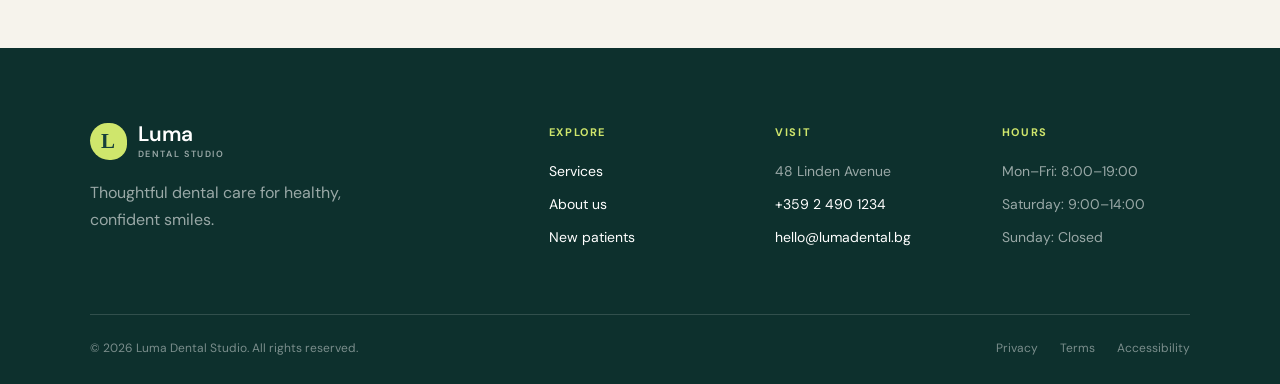
==== commit c90f961b: "Merge construction site into tabbed single page" ====
--- a/Git-and-GitHub-Exercises/Construction-Website/index.html
+++ b/Git-and-GitHub-Exercises/Construction-Website/index.html
@@ -3,86 +3,79 @@
 <head>
     <meta charset="UTF-8">
     <meta name="viewport" content="width=device-width, initial-scale=1.0">
-    <meta name="description" content="Luma Dental Studio offers gentle, modern dental care for the whole family.">
+    <meta name="description" content="Luma Dental Studio offers gentle, modern dental care for the whole family in Sofia.">
+    <meta name="theme-color" content="#173f3b">
     <title>Luma Dental Studio | Care that feels different</title>
-    <link rel="stylesheet" href="style.css">
+    <link rel="stylesheet" href="styles.css">
+    <script src="scripts.js" defer></script>
 </head>
 <body>
+    <a class="skip-link" href="#main-content">Skip to content</a>
     <header class="site-header">
-        <a class="brand" href="index.html" aria-label="Luma Dental Studio home"><span class="brand-mark">L</span><span>Luma<small>Dental Studio</small></span></a>
-        <nav aria-label="Main navigation">
-            <a class="active" href="index.html" aria-current="page">Home</a>
-            <a href="services.html">Services</a>
-            <a href="#about">About</a>
-            <a href="#contact">Contact</a>
+        <a class="brand" href="#home" data-tab="home" aria-label="Luma Dental Studio home"><span class="brand-mark">L</span><span>Luma<small>Dental Studio</small></span></a>
+        <nav class="tab-list" aria-label="Main navigation" role="tablist">
+            <a id="tab-home" role="tab" aria-controls="home" aria-selected="true" class="active" href="#home" data-tab="home">Home</a>
+            <a id="tab-services" role="tab" aria-controls="services" aria-selected="false" tabindex="-1" href="#services" data-tab="services">Services</a>
+            <a id="tab-about" role="tab" aria-controls="about" aria-selected="false" tabindex="-1" href="#about" data-tab="about">About</a>
+            <a id="tab-contact" role="tab" aria-controls="contact" aria-selected="false" tabindex="-1" href="#contact" data-tab="contact">Contact</a>
         </nav>
-        <a class="button button-small" href="#contact">Book a visit <span aria-hidden="true">↗</span></a>
+        <a class="button button-small" href="#enquiry">Book a visit <span aria-hidden="true">↗</span></a>
     </header>
 
-    <main>
-        <section class="hero">
-            <div class="hero-visual" role="img" aria-label="A calm, modern dental studio"><span class="visual-ring"></span><span class="visual-card"><strong>Gentle care</strong><small>Designed around you</small></span></div>
-            <div class="hero-overlay"></div>
-            <div class="hero-content">
-                <p class="eyebrow"><span></span> Thoughtful dentistry, beautifully simple</p>
-                <h1>Care that gives you a reason to <em>smile.</em></h1>
-                <p>Comfort-first dentistry, clear answers, and care designed around you—not the other way around.</p>
-                <div class="hero-actions">
-                    <a class="button" href="#contact">Book an appointment <span aria-hidden="true">→</span></a>
-                    <a class="text-link" href="services.html">Explore our services <span aria-hidden="true">↗</span></a>
+    <main id="main-content">
+        <div id="home" class="tab-panel" role="tabpanel" aria-labelledby="tab-home">
+            <section class="hero">
+                <div class="hero-visual" role="img" aria-label="A calm, modern dental studio"><span class="visual-ring"></span><span class="visual-card"><strong>Gentle care</strong><small>Designed around you</small></span></div>
+                <div class="hero-content">
+                    <p class="eyebrow"><span></span> Thoughtful dentistry, beautifully simple</p>
+                    <h1>Care that gives you a reason to <em>smile.</em></h1>
+                    <p>Comfort-first dentistry, clear answers, and care designed around you—not the other way around.</p>
+                    <div class="hero-actions"><a class="button" href="#enquiry">Book an appointment <span aria-hidden="true">→</span></a><a class="text-link" href="#services" data-tab="services">Explore our services <span aria-hidden="true">↗</span></a></div>
+                    <div class="trust-row"><div><strong>4.9</strong><span class="stars" aria-label="4.9 out of 5 stars">★★★★★</span><small>200+ patient reviews</small></div><div><strong>15+</strong><small>Years of trusted care</small></div><div><strong>7k+</strong><small>Healthy smiles</small></div></div>
                 </div>
-                <div class="trust-row">
-                    <div><strong>4.9</strong><span class="stars" aria-label="4.9 out of 5 stars">★★★★★</span><small>200+ patient reviews</small></div>
-                    <div><strong>15+</strong><small>Years of trusted care</small></div>
-                    <div><strong>7k+</strong><small>Healthy smiles</small></div>
+            </section>
+            <section class="intro section"><div><p class="eyebrow"><span></span> Your smile, our purpose</p><h2>Modern care with a <em>human touch.</em></h2></div><div class="intro-copy"><p>We believe great dentistry starts with listening. From your first visit, our team makes space for your questions, your comfort, and your goals.</p><a class="text-link dark" href="#about" data-tab="about">Get to know our studio <span aria-hidden="true">→</span></a></div></section>
+            <section class="services-preview section">
+                <div class="section-heading"><div><p class="eyebrow"><span></span> What we do</p><h2>Everything your smile needs.</h2></div><a class="text-link dark" href="#services" data-tab="services">View all services <span aria-hidden="true">→</span></a></div>
+                <div class="service-grid"><article class="service-card"><span class="service-number">01</span><div class="icon">✦</div><h3>Preventive care</h3><p>Gentle checkups and hygiene visits that keep small concerns from becoming big ones.</p><a href="#preventive" aria-label="Learn about preventive care">↗</a></article><article class="service-card featured"><span class="service-number">02</span><div class="icon">◡</div><h3>Cosmetic dentistry</h3><p>Natural-looking whitening, bonding, and veneers shaped around your features.</p><a href="#cosmetic" aria-label="Learn about cosmetic dentistry">↗</a></article><article class="service-card"><span class="service-number">03</span><div class="icon">◇</div><h3>Restorative care</h3><p>Comfortable, lasting solutions that restore strength, function, and confidence.</p><a href="#restorative" aria-label="Learn about restorative care">↗</a></article></div>
+            </section>
+            <section class="promise section"><div class="promise-card"><p class="eyebrow light"><span></span> The Luma difference</p><h2>Less clinical.<br><em>More comfortable.</em></h2><p>Calm spaces, unrushed appointments, and technology that makes treatment simpler.</p><ul><li><span>✓</span> Clear plans and transparent fees</li><li><span>✓</span> Gentle care at your pace</li><li><span>✓</span> Same-day emergency visits</li></ul><a class="button button-light" href="#enquiry">Plan your first visit <span>→</span></a></div><div class="quote-card"><span class="quote-mark">“</span><blockquote>For the first time, I left a dental appointment feeling genuinely relaxed. Every step was explained, and I never felt rushed.</blockquote><div class="patient"><span>AM</span><div><strong>Amelia M.</strong><small>Luma patient since 2021</small></div></div></div></section>
+            <section class="cta section"><p class="eyebrow"><span></span> Ready when you are</p><h2>Let’s make your next dental visit a <em>good one.</em></h2><a class="button" href="tel:+35924901234">Call +359 2 490 1234 <span>→</span></a></section>
+        </div>
+
+        <div id="services" class="tab-panel" role="tabpanel" aria-labelledby="tab-services" hidden>
+            <section class="services-hero"><div class="services-hero-copy"><p class="eyebrow light"><span></span> Complete dental care</p><h1>Care for every chapter of your <em>smile.</em></h1><p>From routine checkups to a complete smile restoration, every treatment begins with a conversation and a plan made for you.</p></div><aside class="care-note" aria-label="Our approach to care"><span class="care-note-number">01—06</span><div class="care-note-mark" aria-hidden="true">✦</div><p>Six ways we help you feel healthy, comfortable, and confident.</p><a class="text-link" href="#all-services">Explore treatments <span aria-hidden="true">↓</span></a></aside></section>
+            <section class="service-directory section" id="all-services"><div class="service-directory-intro"><div><p class="eyebrow"><span></span> Our services</p><h2>Everything you need,<br><em>all in one place.</em></h2></div><p>Clear explanations, modern techniques, and thoughtful care at every visit. We will always walk you through your options before treatment begins.</p></div>
+                <div class="service-list">
+                    <article class="service-detail" id="preventive"><div class="service-detail-heading"><span class="service-number">01</span><span class="detail-icon" aria-hidden="true">✦</span><h3>Preventive care</h3></div><p>Keep your smile healthy with gentle, consistent care that spots concerns early.</p><ul><li>Comprehensive checkups</li><li>Professional hygiene</li><li>Digital X-rays</li><li>Gum health support</li></ul></article>
+                    <article class="service-detail featured-detail" id="cosmetic"><div class="service-detail-heading"><span class="service-number">02</span><span class="detail-icon" aria-hidden="true">◡</span><h3>Cosmetic dentistry</h3></div><p>Subtle, natural-looking enhancements designed to suit your smile and your features.</p><ul><li>Professional whitening</li><li>Composite bonding</li><li>Porcelain veneers</li><li>Smile planning</li></ul></article>
+                    <article class="service-detail" id="restorative"><div class="service-detail-heading"><span class="service-number">03</span><span class="detail-icon" aria-hidden="true">◇</span><h3>Restorative care</h3></div><p>Comfortable, lasting solutions that bring back strength, function, and confidence.</p><ul><li>Tooth-coloured fillings</li><li>Crowns and bridges</li><li>Root canal treatment</li><li>Full-mouth restoration</li></ul></article>
+                    <article class="service-detail" id="implants"><div class="service-detail-heading"><span class="service-number">04</span><span class="detail-icon" aria-hidden="true">○</span><h3>Dental implants</h3></div><p>A secure, natural-feeling way to replace a missing tooth or rebuild your smile.</p><ul><li>Implant consultations</li><li>Single-tooth implants</li><li>Implant-supported bridges</li><li>Aftercare and maintenance</li></ul></article>
+                    <article class="service-detail" id="family"><div class="service-detail-heading"><span class="service-number">05</span><span class="detail-icon" aria-hidden="true">⌁</span><h3>Family dentistry</h3></div><p>Relaxed, positive visits that help every member of your family feel at ease.</p><ul><li>Children's checkups</li><li>Fissure sealants</li><li>Oral health guidance</li><li>Care through every life stage</li></ul></article>
+                    <article class="service-detail" id="emergency"><div class="service-detail-heading"><span class="service-number">06</span><span class="detail-icon" aria-hidden="true">+</span><h3>Emergency care</h3></div><p>Prompt help, a clear diagnosis, and relief when an unexpected dental problem occurs.</p><ul><li>Same-day appointments</li><li>Toothache relief</li><li>Broken tooth repair</li><li>Urgent assessments</li></ul></article>
                 </div>
-            </div>
-        </section>
+            </section>
+            <section class="visit-process section"><div class="process-heading"><p class="eyebrow light"><span></span> What to expect</p><h2>A simpler path to feeling <em>your best.</em></h2></div><ol class="process-steps"><li><span>01</span><div><h3>We listen</h3><p>Tell us what is bothering you, what you want to change, and what helps you feel comfortable.</p></div></li><li><span>02</span><div><h3>We make it clear</h3><p>You will receive straightforward options, transparent costs, and time to ask every question.</p></div></li><li><span>03</span><div><h3>We move at your pace</h3><p>Your care plan fits your priorities, schedule, and comfort—never the other way around.</p></div></li></ol></section>
+            <section class="cta section"><p class="eyebrow"><span></span> Not sure where to start?</p><h2>Tell us what you need. We’ll help you find the <em>right next step.</em></h2><div class="cta-actions"><a class="button" href="tel:+35924901234">Call +359 2 490 1234 <span aria-hidden="true">→</span></a><a class="text-link dark" href="mailto:hello@lumadental.bg">Email our team <span aria-hidden="true">↗</span></a></div></section>
+        </div>
 
-        <section class="intro section" id="about">
-            <div>
-                <p class="eyebrow"><span></span> Your smile, our purpose</p>
-                <h2>Modern care with a <em>human touch.</em></h2>
-            </div>
-            <div class="intro-copy">
-                <p>We believe great dentistry starts with listening. From your first visit, our team makes space for your questions, your comfort, and your goals.</p>
-                <a class="text-link dark" href="#contact">Get to know our studio <span aria-hidden="true">→</span></a>
-            </div>
-        </section>
+        <div id="about" class="tab-panel" role="tabpanel" aria-labelledby="tab-about" hidden>
+            <section class="about-hero"><div class="about-hero-copy"><p class="eyebrow light"><span></span> This is Luma</p><h1>Good dentistry starts with feeling <em>understood.</em></h1><p>We created Luma to make dental care feel calmer, clearer, and genuinely human—from the moment you walk in.</p></div><div class="about-portrait" role="img" aria-label="Abstract portrait representing the warm and welcoming Luma team"><span class="portrait-orbit"></span><span class="portrait-figure"><i></i></span><span class="portrait-caption"><strong>Care, made personal.</strong><small>Sofia · Since 2011</small></span></div></section>
+            <section class="our-story section"><div class="story-heading"><p class="eyebrow"><span></span> Our story</p><h2>Built around a better kind of <em>dental visit.</em></h2></div><div class="story-copy"><p class="story-lead">Luma began with a simple belief: excellent clinical care and a genuinely comfortable experience should always belong together.</p><p>In 2011, Dr. Elena Marin opened our first studio with one treatment room and a determination to do things differently. No rushed conversations. No confusing treatment plans. No one-size-fits-all care.</p><p>Today, our team brings together different areas of expertise under one roof, while keeping that original promise at the heart of every appointment: listen carefully, explain clearly, and care thoughtfully.</p><div class="signature"><span>EM</span><div><strong>Dr. Elena Marin</strong><small>Founder &amp; Clinical Director</small></div></div></div></section>
+            <section class="values section"><div class="values-heading"><p class="eyebrow light"><span></span> What guides us</p><h2>The little things are the <em>big things.</em></h2></div><div class="value-grid"><article><span>01</span><div class="value-icon" aria-hidden="true">○</div><h3>Listen first</h3><p>Your concerns, goals, and past experiences shape the care we recommend.</p></article><article><span>02</span><div class="value-icon" aria-hidden="true">◇</div><h3>Keep it clear</h3><p>Honest advice, understandable options, and transparent fees—always.</p></article><article><span>03</span><div class="value-icon" aria-hidden="true">⌁</div><h3>Move gently</h3><p>Unhurried appointments and thoughtful techniques help you feel at ease.</p></article><article><span>04</span><div class="value-icon" aria-hidden="true">✦</div><h3>Care for the long term</h3><p>We choose solutions that protect your health and confidence for years to come.</p></article></div></section>
+            <section class="team section"><div class="section-heading team-heading"><div><p class="eyebrow"><span></span> Meet the team</p><h2>Skilled hands.<br><em>Kind people.</em></h2></div><p>Our clinicians and care team share one goal: making every visit feel informed, comfortable, and entirely yours.</p></div><div class="team-grid"><article class="team-card"><div class="team-avatar"><span>EM</span><i></i></div><div class="team-info"><span>Founder · General &amp; Cosmetic Dentistry</span><h3>Dr. Elena Marin</h3><p>Elena pairs a meticulous clinical eye with a calm, reassuring approach that puts even nervous patients at ease.</p></div></article><article class="team-card"><div class="team-avatar"><span>NP</span><i></i></div><div class="team-info"><span>Restorative Dentistry &amp; Implants</span><h3>Dr. Nikolay Petrov</h3><p>Nikolay focuses on durable, natural-feeling solutions and treatment plans that make complex care feel simple.</p></div></article><article class="team-card"><div class="team-avatar"><span>IS</span><i></i></div><div class="team-info"><span>Hygiene &amp; Preventive Care</span><h3>Ivana Stoyanova</h3><p>Ivana helps patients build practical, positive routines for healthier smiles between visits.</p></div></article></div></section>
+            <section class="milestones" aria-label="Luma Dental Studio milestones"><div><strong>15+</strong><span>Years of trusted care</span></div><div><strong>7k+</strong><span>Healthy smiles</span></div><div><strong>4.9</strong><span>Average patient rating</span></div><div><strong>6</strong><span>Areas of care</span></div></section>
+            <section class="cta section"><p class="eyebrow"><span></span> Come say hello</p><h2>Your first visit starts with a <em>conversation.</em></h2><div class="cta-actions"><a class="button" href="tel:+35924901234">Call +359 2 490 1234 <span aria-hidden="true">→</span></a><a class="text-link dark" href="#services" data-tab="services">Explore our services <span aria-hidden="true">↗</span></a></div></section>
+        </div>
 
-        <section class="services-preview section" id="services">
-            <div class="section-heading">
-                <div><p class="eyebrow"><span></span> What we do</p><h2>Everything your smile needs.</h2></div>
-                <a class="text-link dark" href="services.html">View all services <span aria-hidden="true">→</span></a>
-            </div>
-            <div class="service-grid">
-                <article class="service-card"><span class="service-number">01</span><div class="icon">✦</div><h3>Preventive care</h3><p>Gentle checkups and hygiene visits that keep small concerns from becoming big ones.</p><a href="services.html#preventive" aria-label="Learn about preventive care">↗</a></article>
-                <article class="service-card featured"><span class="service-number">02</span><div class="icon">◡</div><h3>Cosmetic dentistry</h3><p>Natural-looking whitening, bonding, and veneers shaped around your features.</p><a href="services.html#cosmetic" aria-label="Learn about cosmetic dentistry">↗</a></article>
-                <article class="service-card"><span class="service-number">03</span><div class="icon">◇</div><h3>Restorative care</h3><p>Comfortable, lasting solutions that restore strength, function, and confidence.</p><a href="services.html#restorative" aria-label="Learn about restorative care">↗</a></article>
-            </div>
-        </section>
-
-        <section class="promise section">
-            <div class="promise-card">
-                <p class="eyebrow light"><span></span> The Luma difference</p>
-                <h2>Less clinical.<br><em>More comfortable.</em></h2>
-                <p>Calm spaces, unrushed appointments, and technology that makes treatment simpler.</p>
-                <ul><li><span>✓</span> Clear plans and transparent fees</li><li><span>✓</span> Gentle care at your pace</li><li><span>✓</span> Same-day emergency visits</li></ul>
-                <a class="button button-light" href="#contact">Plan your first visit <span>→</span></a>
-            </div>
-            <div class="quote-card"><span class="quote-mark">“</span><blockquote>For the first time, I left a dental appointment feeling genuinely relaxed. Every step was explained, and I never felt rushed.</blockquote><div class="patient"><span>AM</span><div><strong>Amelia M.</strong><small>Luma patient since 2021</small></div></div></div>
-        </section>
-
-        <section class="cta section" id="contact">
-            <p class="eyebrow"><span></span> Ready when you are</p>
-            <h2>Let’s make your next dental visit a <em>good one.</em></h2>
-            <a class="button" href="tel:+35924901234">Call +359 2 490 1234 <span>→</span></a>
-        </section>
+        <div id="contact" class="tab-panel" role="tabpanel" aria-labelledby="tab-contact" hidden>
+            <section class="contact-hero"><div><p class="eyebrow light"><span></span> We’re here to help</p><h1>Let’s talk about your <em>smile.</em></h1><p>Whether you are ready to book, need some guidance, or simply have a question, our friendly care team will point you in the right direction.</p></div><div class="contact-quick-links"><a href="tel:+35924901234"><span>Call us</span><strong>+359 2 490 1234</strong><i aria-hidden="true">↗</i></a><a href="mailto:hello@lumadental.bg"><span>Email us</span><strong>hello@lumadental.bg</strong><i aria-hidden="true">↗</i></a><div><span>Visit us</span><strong>48 Linden Avenue<br>Sofia, Bulgaria</strong></div></div></section>
+            <section class="contact-main section" id="enquiry"><div class="enquiry-intro"><p class="eyebrow"><span></span> Send an enquiry</p><h2>Tell us how we can <em>help.</em></h2><p>Share a few details and your preferred way to be contacted. Our team usually responds within one working day.</p><div class="response-note"><span aria-hidden="true">✦</span><p><strong>Need urgent care?</strong> Please call us directly so we can help as quickly as possible.</p></div></div><form class="contact-form" action="mailto:hello@lumadental.bg" method="post" enctype="text/plain"><div class="form-row"><label>First name<input type="text" name="first-name" autocomplete="given-name" required></label><label>Last name<input type="text" name="last-name" autocomplete="family-name" required></label></div><div class="form-row"><label>Email address<input type="email" name="email" autocomplete="email" required></label><label>Phone number<input type="tel" name="phone" autocomplete="tel"></label></div><label>What can we help with?<select name="reason" required><option value="" selected disabled>Choose a reason</option><option>Book a first visit</option><option>Routine checkup</option><option>Cosmetic treatment</option><option>Dental discomfort or emergency</option><option>Something else</option></select></label><label>Your message<textarea name="message" rows="5" placeholder="Tell us a little about what you need…" required></textarea></label><label class="consent"><input type="checkbox" name="consent" required><span>I agree that Luma Dental Studio may use these details to respond to my enquiry.</span></label><button class="button form-submit" type="submit">Send enquiry <span aria-hidden="true">→</span></button><small class="form-note">Submitting opens your default email application with these details.</small></form></section>
+            <section class="visit-section section"><div class="visit-map" role="img" aria-label="Stylised map showing Luma Dental Studio at 48 Linden Avenue in Sofia"><span class="road road-one"></span><span class="road road-two"></span><span class="road road-three"></span><span class="map-ring"></span><span class="map-pin"><i></i></span><span class="map-label"><strong>Luma Dental Studio</strong><small>48 Linden Avenue</small></span></div><div class="visit-details"><p class="eyebrow"><span></span> Plan your visit</p><h2>Easy to find.<br><em>Lovely to arrive.</em></h2><div class="visit-info-grid"><div><span>Address</span><p>48 Linden Avenue<br>Sofia, Bulgaria</p></div><div><span>Getting here</span><p>5 minutes from Linden Square<br>Paid parking nearby</p></div><div><span>Monday–Friday</span><p>8:00–19:00</p></div><div><span>Saturday</span><p>9:00–14:00</p></div></div><p class="access-note"><strong>Accessibility:</strong> Step-free entrance, lift access, and an accessible treatment room are available.</p></div></section>
+            <section class="emergency-strip"><div><p class="eyebrow light"><span></span> Dental emergency?</p><h2>Call now. We keep time aside for <em>same-day care.</em></h2></div><a class="button button-light" href="tel:+35924901234">Call +359 2 490 1234 <span aria-hidden="true">→</span></a></section>
+        </div>
     </main>
 
-    <footer class="site-footer">
-        <div class="footer-main"><a class="brand brand-light" href="index.html"><span class="brand-mark">L</span><span>Luma<small>Dental Studio</small></span></a><p>Thoughtful dental care for healthy, confident smiles.</p><div class="footer-links"><div><strong>Explore</strong><a href="services.html">Services</a><a href="#about">About us</a><a href="#contact">New patients</a></div><div><strong>Visit</strong><span>48 Linden Avenue</span><a href="tel:+35924901234">+359 2 490 1234</a><a href="mailto:hello@lumadental.bg">hello@lumadental.bg</a></div><div><strong>Hours</strong><span>Mon–Fri: 8:00–19:00</span><span>Saturday: 9:00–14:00</span><span>Sunday: Closed</span></div></div></div>
-        <div class="footer-bottom"><span>© 2026 Luma Dental Studio. All rights reserved.</span><span><a href="#">Privacy</a><a href="#">Terms</a><a href="#">Accessibility</a></span></div>
-    </footer>
+    <footer class="site-footer"><div class="footer-main"><a class="brand brand-light" href="#home" data-tab="home"><span class="brand-mark">L</span><span>Luma<small>Dental Studio</small></span></a><p>Thoughtful dental care for healthy, confident smiles.</p><div class="footer-links"><div><strong>Explore</strong><a href="#services" data-tab="services">Services</a><a href="#about" data-tab="about">About us</a><a href="#enquiry">New patients</a></div><div><strong>Visit</strong><span>48 Linden Avenue</span><a href="tel:+35924901234">+359 2 490 1234</a><a href="mailto:hello@lumadental.bg">hello@lumadental.bg</a></div><div><strong>Hours</strong><span>Mon–Fri: 8:00–19:00</span><span>Saturday: 9:00–14:00</span><span>Sunday: Closed</span></div></div></div><div class="footer-bottom"><span>© 2026 Luma Dental Studio. All rights reserved.</span><span><a href="#home">Privacy</a><a href="#home">Terms</a><a href="#home">Accessibility</a></span></div></footer>
 </body>
 </html>
--- a/Git-and-GitHub-Exercises/Construction-Website/styles.css
+++ b/Git-and-GitHub-Exercises/Construction-Website/styles.css
@@ -0,0 +1,253 @@
+@import url('https://fonts.googleapis.com/css2?family=DM+Sans:wght@400;500;600&family=Playfair+Display:ital,wght@1,500&display=swap');
+
+:root { --ink:#173f3b; --teal:#0e655d; --mint:#dbe9df; --cream:#f6f3ec; --lime:#cfe66c; --white:#fff; --muted:#63726f; }
+* { box-sizing:border-box; }
+html { scroll-behavior:smooth; }
+body { margin:0; color:var(--ink); background:var(--cream); font:16px/1.65 'DM Sans',sans-serif; }
+a { color:inherit; text-decoration:none; }
+a:focus-visible { outline:3px solid var(--lime); outline-offset:4px; }
+.site-header { height:86px; display:flex; align-items:center; justify-content:space-between; gap:32px; padding:0 5vw; background:rgba(246,243,236,.94); position:sticky; top:0; z-index:20; backdrop-filter:blur(12px); border-bottom:1px solid rgba(23,63,59,.08); }
+.brand { display:flex; align-items:center; gap:11px; font-size:21px; font-weight:600; line-height:1; }
+.brand small { display:block; margin-top:5px; color:var(--muted); font-size:9px; letter-spacing:.18em; text-transform:uppercase; }
+.brand-mark { width:37px; height:37px; display:grid; place-items:center; border-radius:50% 50% 45% 55%; background:var(--ink); color:var(--cream); font-family:Georgia,serif; }
+nav { display:flex; gap:32px; font-size:14px; }
+nav a { position:relative; }
+nav a::after { content:""; position:absolute; left:0; right:100%; bottom:-8px; height:2px; background:var(--teal); transition:.25s; }
+nav a:hover::after, nav a.active::after { right:0; }
+.button { display:inline-flex; align-items:center; justify-content:center; gap:15px; min-height:54px; padding:0 25px; border-radius:3px; background:var(--lime); color:var(--ink); font-size:14px; font-weight:600; transition:transform .2s, box-shadow .2s; }
+.button:hover { transform:translateY(-2px); box-shadow:0 10px 28px rgba(23,63,59,.16); }
+.button-small { min-height:44px; padding:0 18px; }
+.hero { min-height:calc(100vh - 86px); position:relative; overflow:hidden; display:flex; align-items:center; padding:8vw 7vw; background:linear-gradient(110deg,#123f3a 0%,#174e47 55%,#89aba1 100%); color:white; }
+.hero::before { content:""; position:absolute; inset:0; background:radial-gradient(circle at 79% 40%,rgba(255,255,255,.16),transparent 27%), linear-gradient(90deg,rgba(9,39,36,.25),transparent 60%); }
+.hero-visual { position:absolute; right:5%; top:8%; width:42%; height:84%; border-radius:220px 220px 20px 20px; background:linear-gradient(145deg,rgba(255,255,255,.28),rgba(255,255,255,.04)), radial-gradient(circle at 50% 35%,#dbe8e1 0 9%,#b5cec5 9.5% 17%,transparent 17.5%), linear-gradient(160deg,#8ab2a7,#315f59); box-shadow:inset 0 0 0 1px rgba(255,255,255,.25),0 30px 60px rgba(0,0,0,.2); }
+.visual-ring { position:absolute; width:46%; aspect-ratio:1; border:1px solid rgba(255,255,255,.55); border-radius:50%; left:27%; top:27%; box-shadow:0 0 0 25px rgba(255,255,255,.05),0 0 0 50px rgba(255,255,255,.03); }
+.visual-card { position:absolute; left:-38px; bottom:15%; display:flex; flex-direction:column; padding:18px 26px; color:var(--ink); background:var(--white); box-shadow:0 16px 40px rgba(0,0,0,.18); }
+.visual-card small { color:var(--muted); }
+.hero-overlay { display:none; }
+.hero-content { position:relative; z-index:2; width:min(680px,58%); }
+.eyebrow { display:flex; align-items:center; gap:10px; font-size:11px; font-weight:600; letter-spacing:.16em; text-transform:uppercase; }
+.eyebrow span { display:block; width:26px; height:1px; background:currentColor; }
+h1,h2,h3,p { margin-top:0; }
+h1 { margin:28px 0 24px; max-width:700px; font-size:clamp(48px,6vw,86px); line-height:.98; letter-spacing:-.045em; font-weight:500; }
+em { font-family:'Playfair Display',Georgia,serif; font-weight:500; }
+.hero-content>p:not(.eyebrow) { max-width:540px; color:rgba(255,255,255,.78); font-size:18px; }
+.hero-actions { display:flex; align-items:center; gap:32px; margin:36px 0 62px; }
+.text-link { padding-bottom:4px; border-bottom:1px solid currentColor; font-size:14px; font-weight:600; }
+.trust-row { display:flex; gap:0; }
+.trust-row>div { min-width:150px; padding:0 24px; border-left:1px solid rgba(255,255,255,.25); display:grid; grid-template-columns:auto 1fr; align-items:center; gap:0 9px; }
+.trust-row>div:first-child { padding-left:0; border:0; }
+.trust-row strong { font-size:25px; }
+.trust-row small { grid-column:1/-1; color:rgba(255,255,255,.65); }
+.stars { color:var(--lime); font-size:10px; letter-spacing:1px; }
+.section { padding:110px 7vw; }
+.intro { display:grid; grid-template-columns:1fr 1fr; gap:9vw; align-items:end; }
+h2 { margin:18px 0 0; font-size:clamp(38px,5vw,64px); line-height:1.06; letter-spacing:-.035em; font-weight:500; }
+.intro-copy { color:var(--muted); max-width:510px; font-size:18px; }
+.dark { color:var(--ink); }
+.section-heading { display:flex; justify-content:space-between; align-items:end; margin-bottom:46px; }
+.services-preview { background:#eeeade; }
+.service-grid { display:grid; grid-template-columns:repeat(3,1fr); gap:18px; }
+.service-card { min-height:390px; padding:30px; display:flex; flex-direction:column; background:var(--cream); border:1px solid rgba(23,63,59,.1); transition:.25s; }
+.service-card:hover { transform:translateY(-6px); box-shadow:0 20px 50px rgba(23,63,59,.1); }
+.service-card.featured { background:var(--mint); }
+.service-number { color:var(--muted); font-size:12px; }
+.icon { margin:48px 0 32px; width:55px; height:55px; display:grid; place-items:center; border-radius:50%; background:var(--ink); color:var(--lime); font-size:24px; }
+.service-card h3 { margin-bottom:14px; font-size:24px; }
+.service-card p { color:var(--muted); }
+.service-card>a { margin:auto 0 0 auto; width:42px; height:42px; display:grid; place-items:center; border:1px solid var(--ink); border-radius:50%; }
+.services-hero { min-height:620px; padding:105px 7vw 90px; display:grid; grid-template-columns:1.4fr .6fr; align-items:end; gap:10vw; position:relative; overflow:hidden; color:white; background:linear-gradient(120deg,#123f3a 0%,#174e47 65%,#6f9a90 100%); }
+.services-hero::before { content:""; position:absolute; width:520px; aspect-ratio:1; right:3vw; top:-185px; border:1px solid rgba(255,255,255,.2); border-radius:50%; box-shadow:0 0 0 55px rgba(255,255,255,.035),0 0 0 110px rgba(255,255,255,.025); }
+.services-hero-copy,.care-note { position:relative; z-index:1; }
+.services-hero h1 { max-width:820px; margin-bottom:28px; }
+.services-hero-copy>p:last-child { max-width:620px; color:rgba(255,255,255,.74); font-size:18px; }
+.care-note { min-height:315px; padding:28px; display:flex; flex-direction:column; background:var(--lime); color:var(--ink); }
+.care-note-number { font-size:11px; letter-spacing:.14em; }
+.care-note-mark { margin:28px 0 18px; width:58px; height:58px; display:grid; place-items:center; border-radius:50%; background:var(--ink); color:var(--lime); font-size:22px; }
+.care-note p { max-width:290px; font-size:19px; line-height:1.45; }
+.care-note .text-link { margin:auto auto 0 0; }
+.service-directory { background:#eeeade; }
+.service-directory-intro { margin-bottom:62px; display:grid; grid-template-columns:1.2fr .8fr; gap:8vw; align-items:end; }
+.service-directory-intro>p { max-width:520px; margin-bottom:8px; color:var(--muted); font-size:18px; }
+.service-list { display:grid; grid-template-columns:repeat(2,1fr); border-top:1px solid rgba(23,63,59,.18); }
+.service-detail { min-height:430px; padding:48px 4vw 44px 0; border-bottom:1px solid rgba(23,63,59,.18); scroll-margin-top:100px; }
+.service-detail:nth-child(odd) { padding-right:5vw; border-right:1px solid rgba(23,63,59,.18); }
+.service-detail:nth-child(even) { padding-left:5vw; }
+.service-detail-heading { display:grid; grid-template-columns:42px 58px 1fr; align-items:center; gap:18px; margin-bottom:34px; }
+.service-detail-heading h3 { margin:0; font-size:clamp(25px,2.2vw,34px); line-height:1.15; }
+.detail-icon { width:58px; height:58px; display:grid; place-items:center; border-radius:50%; background:var(--ink); color:var(--lime); font-size:22px; }
+.service-detail>p { max-width:540px; color:var(--muted); font-size:17px; }
+.service-detail ul { margin:28px 0 0; padding:0; display:grid; grid-template-columns:repeat(2,minmax(0,1fr)); gap:11px 24px; list-style:none; }
+.service-detail li { position:relative; padding-left:18px; font-size:14px; }
+.service-detail li::before { content:""; position:absolute; left:0; top:.7em; width:6px; height:6px; border-radius:50%; background:var(--teal); }
+.featured-detail { position:relative; }
+.featured-detail::after { content:"Most requested"; position:absolute; right:0; top:0; padding:7px 12px; background:var(--mint); color:var(--teal); font-size:10px; font-weight:600; letter-spacing:.12em; text-transform:uppercase; }
+.visit-process { display:grid; grid-template-columns:.85fr 1.15fr; gap:10vw; background:var(--ink); color:white; }
+.process-heading { align-self:start; }
+.process-steps { margin:0; padding:0; list-style:none; counter-reset:steps; }
+.process-steps li { padding:30px 0; display:grid; grid-template-columns:54px 1fr; gap:20px; border-top:1px solid rgba(255,255,255,.18); }
+.process-steps li:first-child { padding-top:0; border-top:0; }
+.process-steps li>span { color:var(--lime); font-size:12px; letter-spacing:.12em; }
+.process-steps h3 { margin-bottom:7px; font-size:22px; }
+.process-steps p { margin:0; max-width:560px; color:rgba(255,255,255,.62); }
+.cta-actions { display:flex; align-items:center; justify-content:center; gap:30px; }
+.about-hero { min-height:calc(100vh - 86px); padding:7vw; display:grid; grid-template-columns:1.08fr .92fr; align-items:center; gap:8vw; overflow:hidden; color:white; background:var(--ink); }
+.about-hero-copy { position:relative; z-index:1; }
+.about-hero h1 { max-width:790px; }
+.about-hero-copy>p:last-child { max-width:570px; color:rgba(255,255,255,.7); font-size:18px; }
+.about-portrait { width:min(100%,500px); aspect-ratio:.78; justify-self:end; position:relative; overflow:hidden; border-radius:250px 250px 8px 8px; background:linear-gradient(150deg,#d9e8df,#77a69a); box-shadow:0 30px 80px rgba(0,0,0,.28); }
+.portrait-orbit { position:absolute; width:82%; aspect-ratio:1; left:9%; top:10%; border:1px solid rgba(255,255,255,.6); border-radius:50%; box-shadow:0 0 0 30px rgba(255,255,255,.07),0 0 0 60px rgba(255,255,255,.04); }
+.portrait-figure { position:absolute; width:54%; height:66%; left:23%; bottom:0; border-radius:48% 48% 5% 5%; background:linear-gradient(155deg,#376e66,#184a45); }
+.portrait-figure::before { content:""; position:absolute; width:42%; aspect-ratio:1; left:29%; top:-18%; border-radius:50%; background:#e6c9b3; box-shadow:inset -12px -8px 0 rgba(122,77,60,.08); }
+.portrait-figure::after { content:""; position:absolute; width:50%; height:23%; left:25%; top:-23%; border-radius:55% 55% 25% 25%; background:#4f3f39; }
+.portrait-figure i { position:absolute; width:130%; height:36%; left:-15%; bottom:0; border-radius:50% 50% 0 0; background:#1b554f; }
+.portrait-caption { position:absolute; left:0; bottom:0; padding:20px 26px; display:flex; flex-direction:column; background:var(--lime); color:var(--ink); }
+.portrait-caption small { color:rgba(23,63,59,.7); }
+.our-story { display:grid; grid-template-columns:.95fr 1.05fr; gap:10vw; align-items:start; }
+.story-heading { position:sticky; top:130px; }
+.story-copy { max-width:620px; }
+.story-copy>p { color:var(--muted); font-size:17px; }
+.story-copy .story-lead { color:var(--ink); font-size:25px; line-height:1.48; }
+.signature { margin-top:42px; padding-top:28px; display:flex; align-items:center; gap:15px; border-top:1px solid rgba(23,63,59,.15); }
+.signature>span { width:50px; height:50px; display:grid; place-items:center; border-radius:50%; background:var(--teal); color:white; font:italic 16px Georgia,serif; }
+.signature small { display:block; color:var(--muted); }
+.values { background:var(--teal); color:white; }
+.values-heading { margin-bottom:55px; display:grid; grid-template-columns:.7fr 1.3fr; align-items:end; }
+.values-heading h2 { max-width:760px; }
+.value-grid { display:grid; grid-template-columns:repeat(4,1fr); border-top:1px solid rgba(255,255,255,.22); }
+.value-grid article { min-height:340px; padding:30px 28px; border-right:1px solid rgba(255,255,255,.22); }
+.value-grid article:last-child { border-right:0; }
+.value-grid article>span { color:rgba(255,255,255,.55); font-size:11px; letter-spacing:.12em; }
+.value-icon { margin:40px 0 28px; width:52px; height:52px; display:grid; place-items:center; border-radius:50%; background:var(--lime); color:var(--ink); font-size:20px; }
+.value-grid h3 { font-size:21px; }
+.value-grid p { color:rgba(255,255,255,.65); font-size:14px; }
+.team { background:#eeeade; }
+.team-heading>p { max-width:500px; margin:0 0 8px; color:var(--muted); font-size:17px; }
+.team-grid { display:grid; grid-template-columns:repeat(3,1fr); gap:18px; }
+.team-card { overflow:hidden; background:var(--cream); border:1px solid rgba(23,63,59,.1); }
+.team-avatar { height:340px; position:relative; overflow:hidden; display:grid; place-items:center; background:linear-gradient(145deg,#cee0d6,#7caaa0); }
+.team-card:nth-child(2) .team-avatar { background:linear-gradient(145deg,#ded9cc,#91aea6); }
+.team-card:nth-child(3) .team-avatar { background:linear-gradient(145deg,#c9ddd7,#a9c2b4); }
+.team-avatar::before { content:""; position:absolute; width:145px; aspect-ratio:1; top:62px; border-radius:50%; background:#e6c4aa; }
+.team-avatar::after { content:""; position:absolute; width:255px; height:180px; bottom:-25px; border-radius:50% 50% 0 0; background:var(--ink); }
+.team-card:nth-child(2) .team-avatar::after { background:#315f59; }
+.team-card:nth-child(3) .team-avatar::after { background:#47776f; }
+.team-avatar>span { position:absolute; z-index:2; top:20px; right:20px; width:42px; height:42px; display:grid; place-items:center; border:1px solid rgba(23,63,59,.4); border-radius:50%; font-size:11px; }
+.team-avatar i { position:absolute; z-index:1; width:150px; height:62px; top:50px; border-radius:55% 55% 20% 20%; background:#4c3c36; }
+.team-card:nth-child(2) .team-avatar i { background:#403b38; }
+.team-card:nth-child(3) .team-avatar i { height:92px; background:#815a42; }
+.team-info { padding:28px; }
+.team-info>span { color:var(--teal); font-size:10px; font-weight:600; letter-spacing:.1em; text-transform:uppercase; }
+.team-info h3 { margin:10px 0 12px; font-size:25px; }
+.team-info p { margin-bottom:0; color:var(--muted); font-size:14px; }
+.milestones { padding:65px 7vw; display:grid; grid-template-columns:repeat(4,1fr); background:var(--lime); }
+.milestones div { padding:5px 35px; display:flex; flex-direction:column; border-left:1px solid rgba(23,63,59,.25); }
+.milestones div:first-child { padding-left:0; border-left:0; }
+.milestones strong { font-size:42px; line-height:1.1; font-weight:500; }
+.milestones span { margin-top:8px; font-size:13px; }
+.contact-hero { padding:110px 7vw 80px; display:grid; grid-template-columns:1.12fr .88fr; align-items:end; gap:10vw; color:white; background:linear-gradient(125deg,var(--ink),#1b5b54); }
+.contact-hero h1 { max-width:760px; }
+.contact-hero>div:first-child>p:last-child { max-width:620px; color:rgba(255,255,255,.7); font-size:18px; }
+.contact-quick-links { border-top:1px solid rgba(255,255,255,.25); }
+.contact-quick-links>a,.contact-quick-links>div { min-height:105px; padding:22px 0; display:grid; grid-template-columns:1fr auto; align-items:center; position:relative; border-bottom:1px solid rgba(255,255,255,.25); }
+.contact-quick-links span { grid-column:1; color:var(--lime); font-size:10px; font-weight:600; letter-spacing:.13em; text-transform:uppercase; }
+.contact-quick-links strong { grid-column:1; font-size:18px; font-weight:500; }
+.contact-quick-links i { grid-column:2; grid-row:1/3; width:42px; height:42px; display:grid; place-items:center; border:1px solid rgba(255,255,255,.55); border-radius:50%; font-style:normal; transition:.2s; }
+.contact-quick-links a:hover i { background:var(--lime); border-color:var(--lime); color:var(--ink); transform:translate(2px,-2px); }
+.contact-main { display:grid; grid-template-columns:.8fr 1.2fr; gap:10vw; align-items:start; scroll-margin-top:86px; background:#eeeade; }
+.enquiry-intro { position:sticky; top:125px; }
+.enquiry-intro>p:not(.eyebrow) { max-width:470px; margin-top:26px; color:var(--muted); font-size:17px; }
+.response-note { margin-top:42px; padding:22px; display:flex; gap:15px; background:var(--mint); }
+.response-note>span { color:var(--teal); font-size:20px; }
+.response-note p { margin:0; color:var(--muted); font-size:14px; }
+.response-note strong { display:block; color:var(--ink); }
+.contact-form { padding:45px; background:var(--cream); border:1px solid rgba(23,63,59,.1); }
+.contact-form label { margin-bottom:24px; display:flex; flex-direction:column; gap:8px; color:var(--ink); font-size:12px; font-weight:600; letter-spacing:.04em; }
+.form-row { display:grid; grid-template-columns:1fr 1fr; gap:20px; }
+.contact-form input,.contact-form select,.contact-form textarea { width:100%; padding:13px 0; border:0; border-bottom:1px solid rgba(23,63,59,.28); border-radius:0; outline:0; background:transparent; color:var(--ink); font:15px/1.5 'DM Sans',sans-serif; transition:border-color .2s; }
+.contact-form textarea { padding:13px; border:1px solid rgba(23,63,59,.28); resize:vertical; }
+.contact-form input:focus,.contact-form select:focus,.contact-form textarea:focus { border-color:var(--teal); box-shadow:0 2px 0 var(--teal); }
+.contact-form textarea:focus { box-shadow:inset 0 0 0 1px var(--teal); }
+.contact-form .consent { margin-top:4px; flex-direction:row; align-items:flex-start; gap:12px; color:var(--muted); font-weight:400; letter-spacing:0; line-height:1.5; }
+.consent input { width:17px; height:17px; margin:3px 0 0; accent-color:var(--teal); }
+.form-submit { border:0; cursor:pointer; }
+.form-note { display:block; margin-top:12px; color:var(--muted); }
+.visit-section { display:grid; grid-template-columns:1fr 1fr; gap:9vw; align-items:center; }
+.visit-map { min-height:560px; position:relative; overflow:hidden; background:#d9e5dc; border-radius:260px 260px 4px 4px; }
+.road { position:absolute; display:block; background:rgba(255,255,255,.72); box-shadow:0 0 0 1px rgba(23,63,59,.05); }
+.road-one { width:125%; height:34px; left:-12%; top:44%; transform:rotate(-22deg); }
+.road-two { width:34px; height:120%; left:38%; top:-10%; transform:rotate(18deg); }
+.road-three { width:100%; height:22px; left:0; top:72%; transform:rotate(9deg); }
+.map-ring { position:absolute; width:310px; aspect-ratio:1; left:calc(50% - 155px); top:calc(48% - 155px); border:1px solid rgba(14,101,93,.28); border-radius:50%; box-shadow:0 0 0 28px rgba(14,101,93,.05); }
+.map-pin { position:absolute; width:64px; height:64px; left:calc(50% - 32px); top:calc(48% - 45px); display:grid; place-items:center; border-radius:50% 50% 50% 4px; transform:rotate(-45deg); background:var(--ink); box-shadow:0 15px 35px rgba(23,63,59,.25); }
+.map-pin i { width:18px; height:18px; border-radius:50%; background:var(--lime); }
+.map-label { position:absolute; left:7%; bottom:7%; padding:18px 22px; display:flex; flex-direction:column; background:white; box-shadow:0 14px 35px rgba(23,63,59,.14); }
+.map-label small { color:var(--muted); }
+.visit-details>h2 { margin-bottom:45px; }
+.visit-info-grid { display:grid; grid-template-columns:1fr 1fr; gap:0 30px; border-top:1px solid rgba(23,63,59,.18); }
+.visit-info-grid div { padding:22px 0; border-bottom:1px solid rgba(23,63,59,.18); }
+.visit-info-grid span { color:var(--teal); font-size:10px; font-weight:600; letter-spacing:.12em; text-transform:uppercase; }
+.visit-info-grid p { margin:7px 0 0; font-size:15px; }
+.access-note { margin-top:28px; color:var(--muted); font-size:14px; }
+.access-note strong { color:var(--ink); }
+.emergency-strip { padding:70px 7vw; display:flex; justify-content:space-between; align-items:center; gap:7vw; color:white; background:var(--teal); }
+.emergency-strip h2 { max-width:820px; font-size:clamp(34px,4vw,53px); }
+.emergency-strip>.button { flex:none; }
+.promise { display:grid; grid-template-columns:1.15fr .85fr; padding-top:0; padding-bottom:0; background:linear-gradient(90deg,var(--ink) 0 58%,#dfe9e1 58%); }
+.promise-card { padding:105px 8vw 105px 0; color:white; }
+.promise-card>p:not(.eyebrow) { max-width:550px; color:rgba(255,255,255,.7); font-size:18px; }
+.promise-card ul { list-style:none; padding:12px 0 22px; }
+.promise-card li { margin:10px 0; }
+.promise-card li span { color:var(--lime); margin-right:12px; }
+.button-light { background:var(--white); }
+.quote-card { margin:10vw 0 10vw 8vw; align-self:center; }
+.quote-mark { color:var(--teal); font:90px/1 Georgia,serif; }
+blockquote { margin:0 0 42px; font:italic 26px/1.45 'Playfair Display',Georgia,serif; }
+.patient { display:flex; gap:14px; align-items:center; }
+.patient>span { width:46px; height:46px; display:grid; place-items:center; border-radius:50%; background:var(--teal); color:white; font-size:12px; }
+.patient small { display:block; color:var(--muted); }
+.cta { text-align:center; }
+.cta .eyebrow { justify-content:center; }
+.cta h2 { max-width:800px; margin:20px auto 34px; }
+.site-footer { padding:75px 7vw 25px; background:#0d302d; color:white; }
+.brand-light .brand-mark { background:var(--lime); color:var(--ink); }
+.brand-light small,.footer-main>p,.footer-links span { color:rgba(255,255,255,.58); }
+.footer-main { display:grid; grid-template-columns:1fr 1.8fr; gap:20px 8vw; }
+.footer-main>p { grid-column:1; max-width:270px; }
+.footer-links { grid-column:2; grid-row:1/3; display:grid; grid-template-columns:repeat(3,1fr); gap:38px; }
+.footer-links div { display:flex; flex-direction:column; gap:10px; font-size:14px; }
+.footer-links strong { margin-bottom:8px; color:var(--lime); font-size:11px; letter-spacing:.15em; text-transform:uppercase; }
+.footer-bottom { margin-top:65px; padding-top:24px; display:flex; justify-content:space-between; border-top:1px solid rgba(255,255,255,.15); color:rgba(255,255,255,.45); font-size:12px; }
+.footer-bottom a { margin-left:22px; }
+@media (max-width:850px) { nav{display:none}.hero{padding:90px 7vw}.hero-content{width:100%}.hero-visual{opacity:.28;width:75%;right:-20%}.trust-row{flex-wrap:wrap;gap:20px}.intro,.promise{grid-template-columns:1fr}.service-grid{grid-template-columns:1fr}.promise{background:var(--ink)}.promise-card{padding-right:0}.quote-card{margin:70px 0;color:white}.quote-card small{color:rgba(255,255,255,.55)}.services-hero{grid-template-columns:1fr;gap:55px;padding-top:90px}.care-note{min-height:260px;max-width:500px}.service-directory-intro,.visit-process{grid-template-columns:1fr}.service-directory-intro{gap:30px}.visit-process{gap:60px}.about-hero{grid-template-columns:1fr;gap:60px;padding-top:90px}.about-portrait{justify-self:start;width:min(100%,440px)}.our-story{grid-template-columns:1fr;gap:45px}.story-heading{position:static}.values-heading{grid-template-columns:1fr;gap:20px}.value-grid{grid-template-columns:repeat(2,1fr)}.value-grid article:nth-child(2){border-right:0}.value-grid article{border-bottom:1px solid rgba(255,255,255,.22)}.team-grid{grid-template-columns:1fr}.team-card{display:grid;grid-template-columns:.75fr 1.25fr}.team-avatar{height:310px}.team-info{align-self:center}.milestones{grid-template-columns:repeat(2,1fr);gap:35px 0}.milestones div:nth-child(3){padding-left:0;border-left:0}.contact-hero,.contact-main,.visit-section{grid-template-columns:1fr}.contact-hero{gap:55px}.contact-main,.visit-section{gap:60px}.enquiry-intro{position:static}.visit-map{min-height:500px}.emergency-strip{align-items:flex-start;flex-direction:column}.footer-main{grid-template-columns:1fr}.footer-links{grid-column:1;grid-row:auto}.section{padding:75px 7vw} }
+@media (max-width:650px) { .service-list{grid-template-columns:1fr}.service-detail,.service-detail:nth-child(odd),.service-detail:nth-child(even){min-height:0;padding:42px 0;border-right:0}.service-detail ul{grid-template-columns:1fr 1fr}.featured-detail::after{display:none}.service-detail-heading{grid-template-columns:30px 50px 1fr;gap:12px}.detail-icon{width:50px;height:50px}.cta-actions{align-items:center;flex-direction:column;gap:22px} }
+@media (max-width:560px) { .site-header{height:72px}.site-header>.button{display:none}.hero{min-height:auto}.hero-actions{align-items:flex-start;flex-direction:column;gap:20px;margin-bottom:46px}.trust-row>div{min-width:50%;padding:0 15px}.trust-row>div:nth-child(3){border:0;padding-left:0}.section-heading{align-items:flex-start;flex-direction:column;gap:22px}.services-hero{min-height:auto;padding:76px 7vw 65px}.services-hero h1{font-size:46px}.care-note{min-height:245px}.service-detail ul{grid-template-columns:1fr}.about-hero{min-height:auto;padding:76px 7vw 65px}.about-hero h1{font-size:46px}.about-portrait{aspect-ratio:.82}.value-grid{grid-template-columns:1fr}.value-grid article{min-height:290px;border-right:0}.team-card{display:block}.team-avatar{height:300px}.milestones{grid-template-columns:1fr 1fr;padding:50px 7vw}.milestones div{padding:0 15px}.milestones strong{font-size:34px}.contact-hero{padding:76px 7vw 65px}.contact-hero h1{font-size:46px}.contact-form{padding:28px 20px}.form-row,.visit-info-grid{grid-template-columns:1fr}.visit-map{min-height:420px}.emergency-strip{padding:60px 7vw}.footer-links{grid-template-columns:1fr 1fr}.footer-links>div:last-child{grid-column:1/-1}.footer-bottom{align-items:flex-start;flex-direction:column;gap:15px}.footer-bottom a{margin:0 20px 0 0} }
+
+/* Single-page tab experience */
+[hidden] { display:none !important; }
+.skip-link { position:fixed; left:16px; top:12px; z-index:100; padding:10px 16px; background:var(--lime); color:var(--ink); font-weight:600; transform:translateY(-150%); transition:transform .2s; }
+.skip-link:focus { transform:translateY(0); }
+.tab-panel:not([hidden]) { animation:panel-in .32s ease-out; }
+.tab-panel section[id] { scroll-margin-top:105px; }
+.tab-list a { cursor:pointer; }
+.tab-list a[aria-selected="true"] { color:var(--teal); font-weight:600; }
+button:focus-visible,input:focus-visible,select:focus-visible,textarea:focus-visible { outline:3px solid var(--lime); outline-offset:3px; }
+@keyframes panel-in { from { opacity:.35; transform:translateY(5px); } to { opacity:1; transform:none; } }
+
+@media (max-width:850px) {
+    .site-header { gap:18px; }
+    .site-header .tab-list { display:flex; gap:20px; margin-left:auto; overflow-x:auto; scrollbar-width:none; }
+    .site-header .tab-list::-webkit-scrollbar { display:none; }
+}
+@media (max-width:650px) {
+    .site-header { padding:0 4vw; gap:12px; }
+    .site-header > .brand > span:last-child { display:none; }
+    .site-header .tab-list { gap:15px; margin:0; font-size:13px; }
+}
+@media (max-width:390px) {
+    .site-header .brand { display:none; }
+    .site-header .tab-list { width:100%; justify-content:space-between; gap:10px; }
+}
+@media (prefers-reduced-motion:reduce) {
+    html { scroll-behavior:auto; }
+    *,*::before,*::after { animation-duration:.01ms !important; transition-duration:.01ms !important; }
+}
